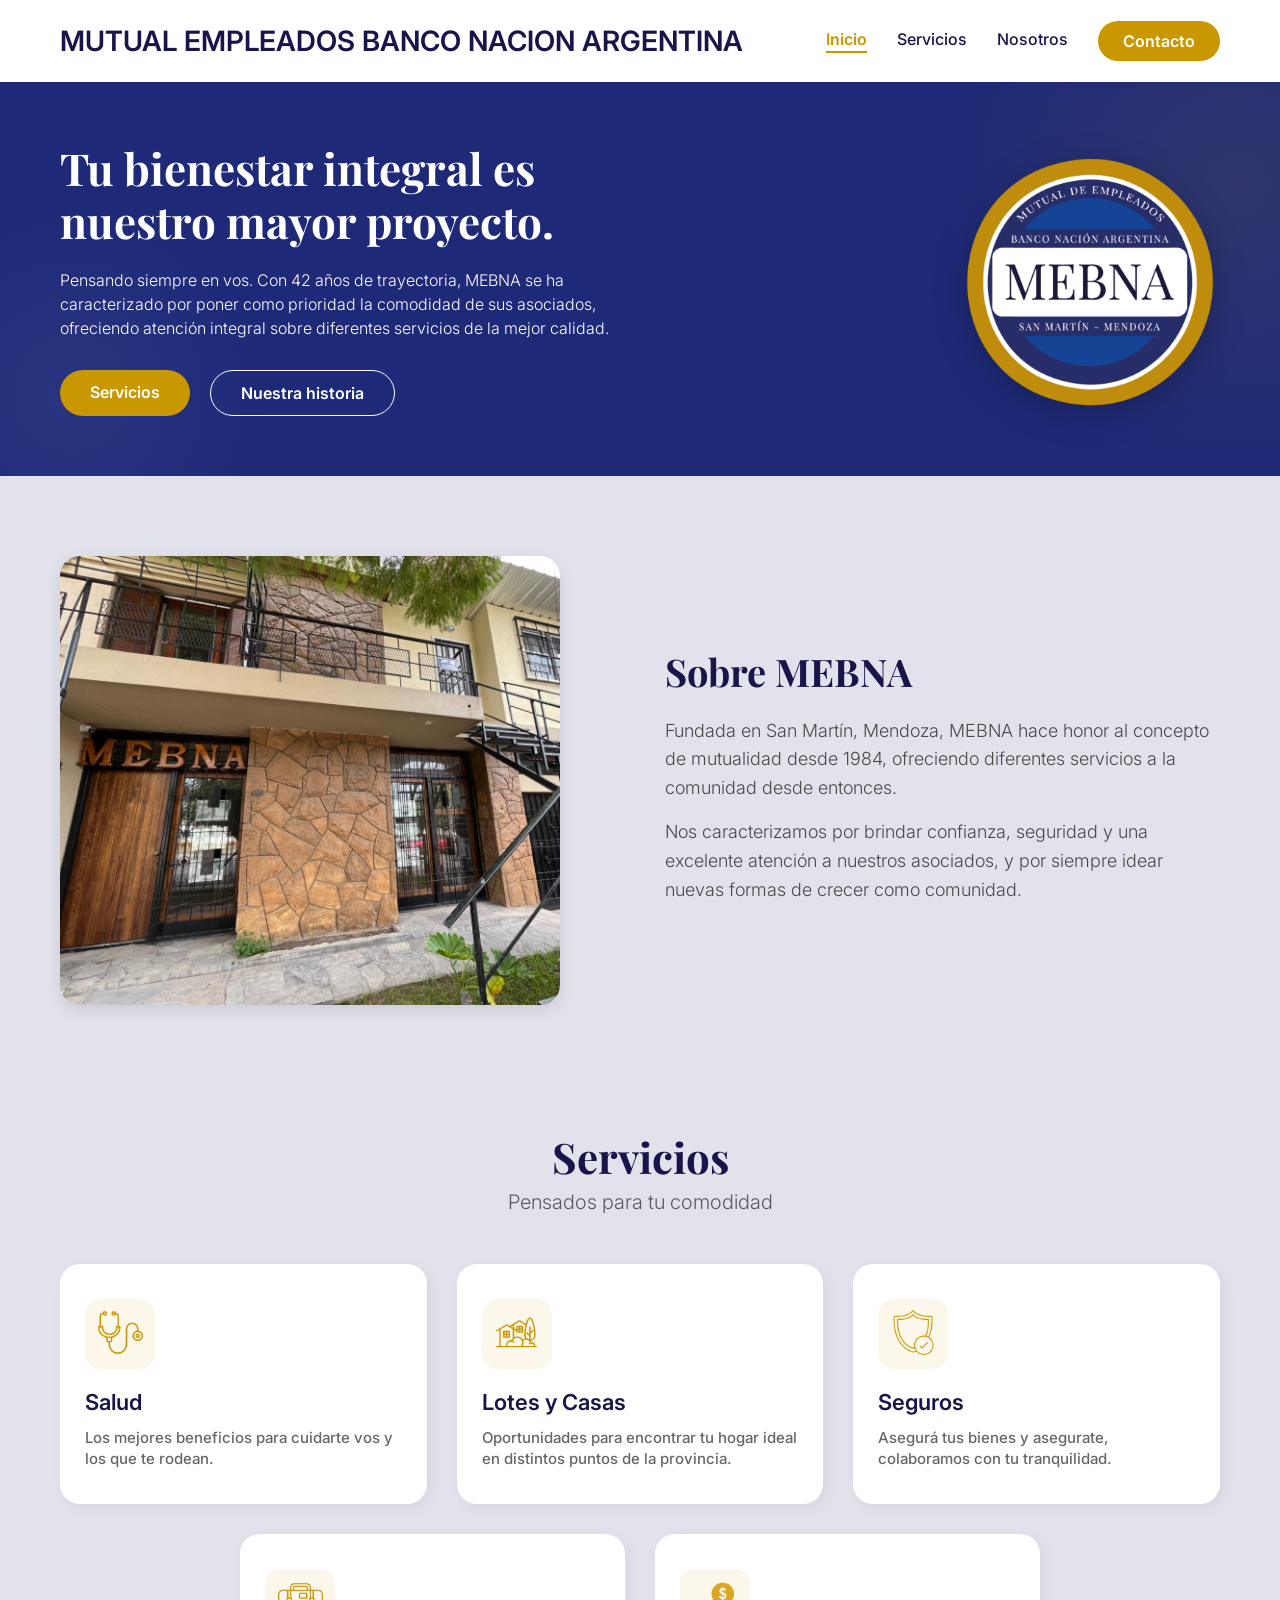
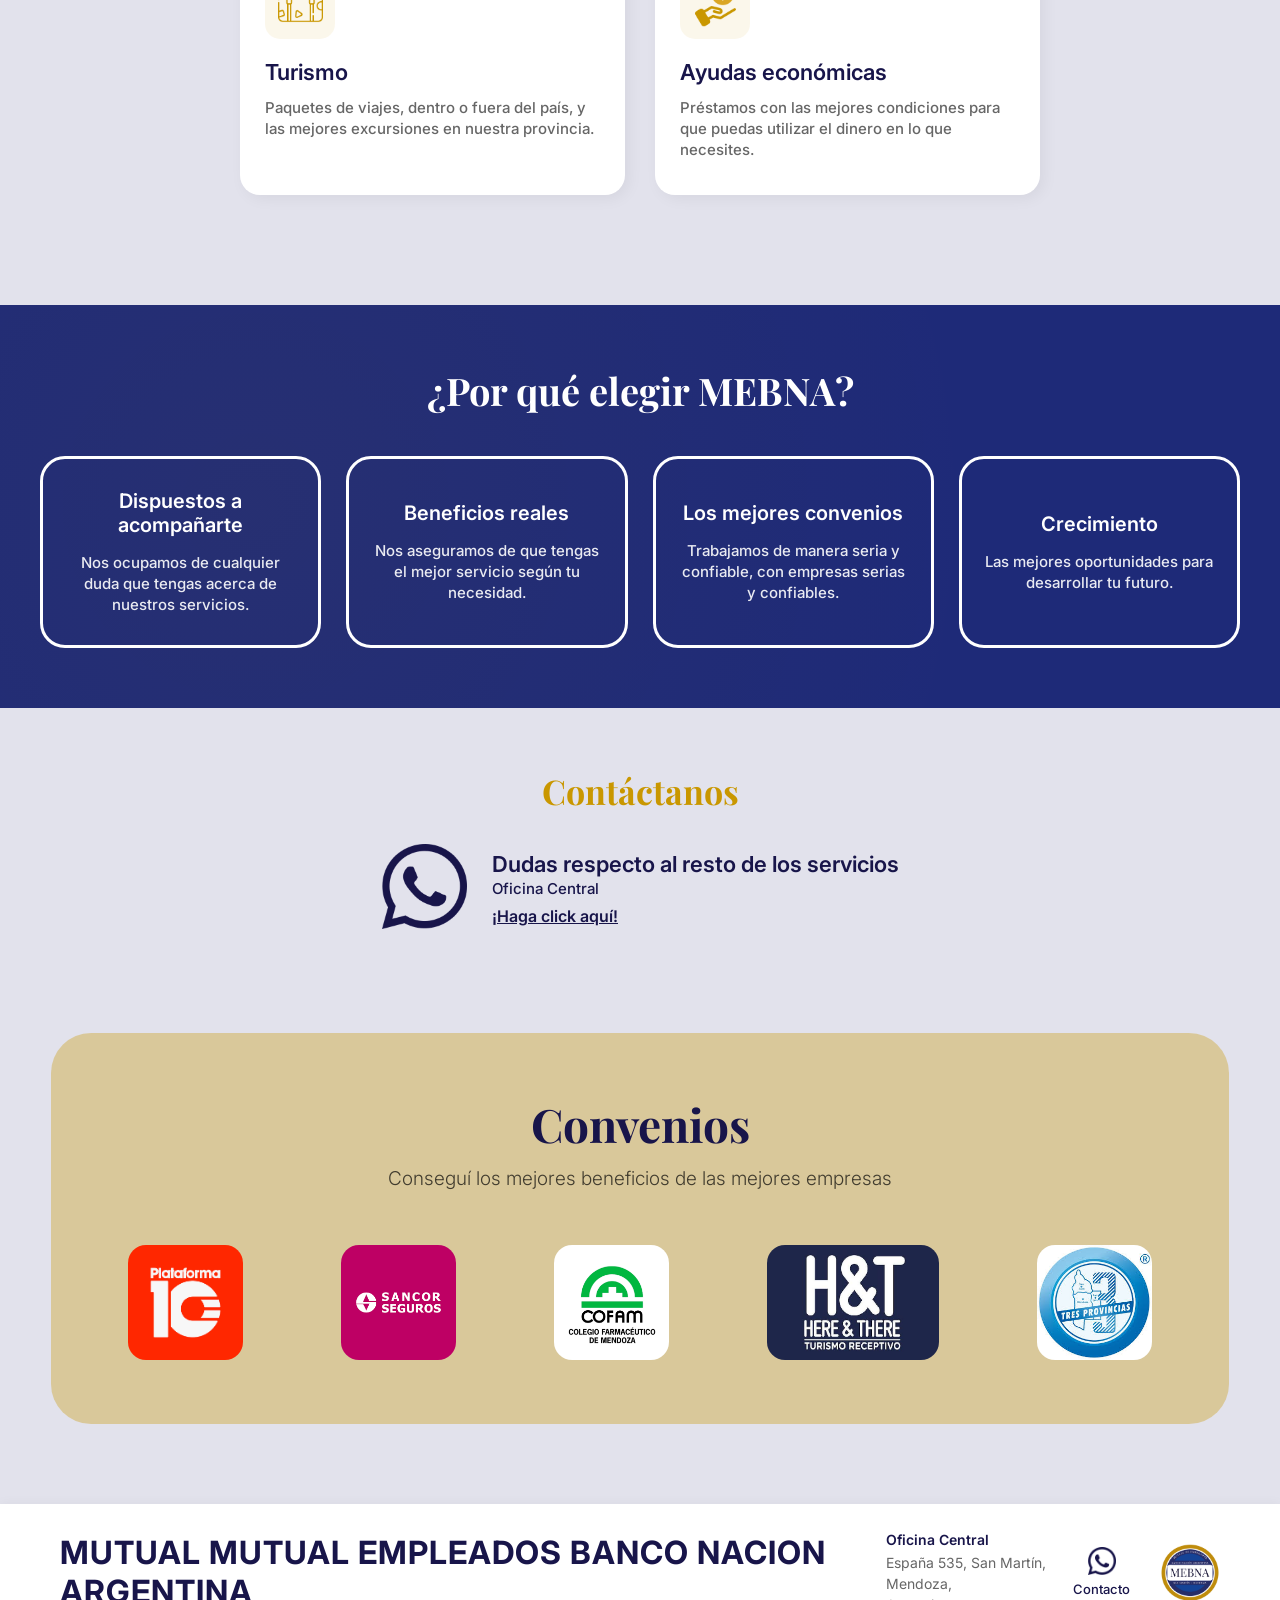
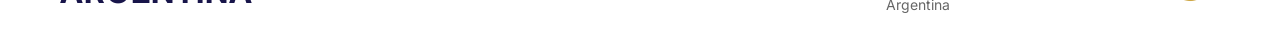
==== index.html @ accd7df4 "Update index.html" ====
<!DOCTYPE html>
<html lang="es">
<head>
    <meta charset="UTF-8">
    <meta name="viewport" content="width=device-width, initial-scale=1.0">
    <title>MEBNA - Inicio</title>
    <link rel="stylesheet" href="index.css">
</head>
<body>

    <header class="site-header">
        <div class="header-container">
            <div class="logo">MUTUAL EMPLEADOS BANCO NACION ARGENTINA</div>
            
            <nav class="nav-menu">
                <a href="index.html" class="nav-link active">Inicio</a>
                <div class="dropdown">
    <a href="Servicios.html" class="nav-link">
        Servicios
    </a>

    <div class="dropdown-menu">
        <a href="Seguros.html">Seguros</a>
        <a href="S-Barrios.html">Loteos</a>
        <a href="Salud.html">Salud</a>
        <a href="Viajes.html">Viajes</a>
    </div>
</div>
                <a href="Nosotros.html" class="nav-link">Nosotros</a>
                <a href="Contacto.html" class="btn-contact">Contacto</a>
            </nav>
        </div>
    </header>

    <section class="hero-section">
        <div class="hero-container">
            <div class="hero-text">
                <h1>Tu bienestar integral es nuestro mayor proyecto.</h1>
                <p>Pensando siempre en vos. Con 42 años de trayectoria, MEBNA se ha caracterizado por poner como prioridad la comodidad de sus asociados, ofreciendo atención integral sobre diferentes servicios de la mejor calidad.</p>
                <div class="hero-buttons">
                    <a href="Servicios.html" class="btn-yellow">Servicios</a>
                    <a href="#" class="btn-outline">Nuestra historia</a>
                </div>
            </div>
            <div class="hero-logo-mebna">
                <img src="imagenes/LogoMEBNA.png" alt="Logo Sello MEBNA" class="hero-badge-img">
            </div>
        </div>
    </section>

    <section class="about-section">
        <div class="about-container">
            <div class="about-image-box">
                <img src="imagenes/Inicio/Ini-FrenteMEBNA.jpeg" alt="Frente de MEBNA" class="about-img">
            </div>
            <div class="about-text-box">
                <h2>Sobre MEBNA</h2>
                <p>Fundada en San Martín, Mendoza, MEBNA hace honor al concepto de mutualidad desde 1984, ofreciendo diferentes servicios a la comunidad desde entonces.</p>
                <p>Nos caracterizamos por brindar confianza, seguridad y una excelente atención a nuestros asociados, y por siempre idear nuevas formas de crecer como comunidad.</p>
            </div>
        </div>
    </section>

    <section class="services-section">
        <div class="section-title-box">
            <h2>Servicios</h2>
            <p class="subtitle">Pensados para tu comodidad</p>
        </div>
        
        <div class="services-grid top-grid">
            <div class="service-card">
                <div class="icon-container">
                    <a href="Salud.html"><img src="imagenes/Inicio/Ini- ICsalud.png" alt="Icono Salud" class="card-icon"></a>
                </div>
                <a href="Salud.html"><h3>Salud</h3></a>
                <p>Los mejores beneficios para cuidarte vos y los que te rodean.</p>
            </div>
            <div class="service-card">
                <div class="icon-container">
                    <a href="Servicios.html"><img src="imagenes/Inicio/Ini- ICbarrio.png" alt="Icono Lotes y Casas" class="card-icon"></a>
                </div>
                <a href="Servicios.html"><h3>Lotes y Casas</h3></a>
                <p>Oportunidades para encontrar tu hogar ideal en distintos puntos de la provincia.</p>
            </div>
            <div class="service-card">
                <div class="icon-container">
                    <a href="Seguros.html"><img src="imagenes/Inicio/Ini- ICseguro.png" alt="Icono Seguros" class="card-icon"></a>
                </div>
                <a href="Seguros.html"><h3>Seguros</h3></a>
                <p>Asegurá tus bienes y asegurate, colaboramos con tu tranquilidad.</p>
            </div>
        </div>

        <div class="services-grid bottom-grid">
            <div class="service-card">
                <div class="icon-container">
                    <a href="Viajes.html"><img src="imagenes/Inicio/Ini-ICviaje.png" alt="Icono Turismo" class="card-icon"></a>
                </div>
                <a href="Viajes.html"><h3>Turismo</h3></a>
                <p>Paquetes de viajes, dentro o fuera del país, y las mejores excursiones en nuestra provincia.</p>
            </div>
            <div class="service-card">
                <div class="icon-container">
                    <img src="imagenes/Inicio/Inic-ICayuda.png" alt="Icono Ayudas Económicas" class="card-icon">
                </div>
                <h3>Ayudas económicas</h3>
                <p>Préstamos con las mejores condiciones para que puedas utilizar el dinero en lo que necesites.</p>
            </div>
        </div>
    </section>

    <section class="why-choose-section">
        <h2>¿Por qué elegir MEBNA?</h2>
        <div class="why-grid">
            <div class="why-card">
                <h3>Dispuestos a acompañarte</h3>
                <p>Nos ocupamos de cualquier duda que tengas acerca de nuestros servicios.</p>
            </div>
            <div class="why-card">
                <h3>Beneficios reales</h3>
                <p>Nos aseguramos de que tengas el mejor servicio según tu necesidad.</p>
            </div>
            <div class="why-card">
                <h3>Los mejores convenios</h3>
                <p>Trabajamos de manera seria y confiable, con empresas serias y confiables.</p>
            </div>
            <div class="why-card">
                <h3>Crecimiento</h3>
                <p>Las mejores oportunidades para desarrollar tu futuro.</p>
            </div>
        </div>
    </section>

    <section class="contact-section">
        <h2>Contáctanos</h2>
        <div class="contact-box">
            <div class="whatsapp-icon-wrapper">
                <img src="imagenes/IcoWps.png" alt="WhatsApp" class="wp-icon">
            </div>
            <div class="contact-text">
                <h3>Dudas respecto al resto de los servicios</h3>
                <p class="office-label">Oficina Central</p>
                <a href="https://wa.me/qr/OD4SC45O3FZXO1" class="wp-link">¡Haga click aquí!</a>
            </div>
        </div>
    </section>

<section class="agreements-section">
        <div class="agreements-container">
            <h2>Convenios</h2>
            <p class="agreements-subtitle">Conseguí los mejores beneficios de las mejores empresas</p>
            <div class="brands-grid">
                <div class="brand-item"><img src="imagenes/Inicio/plataforma10.png" alt="Plataforma 10"></div>
                <div class="brand-item"><img src="imagenes/Inicio/sancorInicio.png" alt="Sancor Seguros"></div>
                <div class="brand-item"><img src="imagenes/Inicio/Ini-cofam.png" alt="COFAM"></div>
                <div class="brand-item"><img src="imagenes/Inicio/HyTInicio.jfif" alt="Here & There"></div>
                <div class="brand-item"><img src="imagenes/Inicio/tresprovincias.jfif" alt="Tres Provincias"></div>
            </div>
        </div>
    </section>

    
    <footer class="site-footer">
        <div class="footer-container">
            
            <div class="footer-left">
                <span class="footer-brand">MUTUAL MUTUAL EMPLEADOS BANCO NACION ARGENTINA</span>
                <div class="footer-address">
                    <strong>Oficina Central</strong>
                    España 535, San Martín, Mendoza,<br>
                    Argentina
                </div>
            </div>

            <div class="footer-right">
                <a href="https://wa.me/qr/OD4SC45O3FZXO1" class="footer-contact-link">
                    <img src="imagenes/IcoWps.png" alt="WhatsApp" class="footer-wp-icon">
                    <span>Contacto</span>
                </a>
                
                <img src="imagenes/LogoMEBNA.png" alt="Sello MEBNA" class="footer-logo">
            </div>

        </div>
    </footer>

</body>
</html>
---- index.css ----
@import url('https://fonts.googleapis.com/css2?family=Inter:wght@300;500;600&family=Playfair+Display:wght@600;700&display=swap');

* {
    box-sizing: border-box;
    margin: 0;
    padding: 0;
}

html {
    scroll-behavior: smooth;
}

body {
    font-family: 'Inter', sans-serif;
    background-color: #e2e2ec;
    color: #18154a;
    display: flex;
    flex-direction: column;
    align-items: center;
    overflow-x: hidden;
    width: 100%;
}

h1, h2 {
    font-family: 'Playfair Display', serif;
}

a {
    text-decoration: none;
    color: inherit;
}
/*=========================
    MENÚ DESPLEGABLE
=========================*/
.dropdown{
    position: relative;
    display: inline-block;
}

.dropdown-menu{
    position:absolute;
    top:100%;
    left:50%;
    transform:translateX(-50%);
    margin-top:15px;

    min-width:190px;

    background:#fff;
    border-radius:12px;

    box-shadow:0 10px 30px rgba(0,0,0,.15);

    overflow:hidden;

    opacity:0;
    visibility:hidden;

    transition:.25s;
    z-index:999;
}

.dropdown:hover .dropdown-menu{
    opacity:1;
    visibility:visible;
    margin-top:8px;
}

.dropdown-menu a{
    display:block;
    padding:14px 20px;
    color:#1e2a78;
    text-decoration:none;
    font-weight:500;
    transition:.2s;
}

.dropdown-menu a:hover{
    background:#a9cef0;
    color:#fff;
}

.nav-menu a:not(.btn-contact) {
    font-size: 16px;
    font-weight: 500;
    color: #18154a;
    position: relative;
    transition: color 0.3s ease;
    padding-bottom: 4px; 
}

/* La línea dorada inferior que se desliza */
.nav-menu a:not(.btn-contact)::after {
    content: '';
    position: absolute;
    bottom: 0;
    left: 0;
    width: 0;
    height: 2px;
    background-color: #c99700;
    transition: width 0.3s ease;
}

.nav-menu a:not(.btn-contact):hover::after,
.nav-menu a.active::after {
    width: 100%;
}

.nav-menu a.active {
    color: #c99700;
    font-weight: 600;
}

/* ============================================================
   ANIMACIONES GLOBALES
   ============================================================ */
@keyframes fadeInUp {
    from {
        opacity: 0;
        transform: translateY(40px);
    }
    to {
        opacity: 1;
        transform: translateY(0);
    }
}

@keyframes fadeInLeft {
    from {
        opacity: 0;
        transform: translateX(-60px);
    }
    to {
        opacity: 1;
        transform: translateX(0);
    }
}

@keyframes fadeInRight {
    from {
        opacity: 0;
        transform: translateX(60px);
    }
    to {
        opacity: 1;
        transform: translateX(0);
    }
}

@keyframes scaleIn {
    from {
        opacity: 0;
        transform: scale(0.8);
    }
    to {
        opacity: 1;
        transform: scale(1);
    }
}

@keyframes float {
    0%, 100% {
        transform: translateY(0px);
    }
    50% {
        transform: translateY(-10px);
    }
}

@keyframes pulse {
    0%, 100% {
        transform: scale(1);
    }
    50% {
        transform: scale(1.05);
    }
}

@keyframes shimmer {
    0% {
        background-position: -200% center;
    }
    100% {
        background-position: 200% center;
    }
}

@keyframes slideInDown {
    from {
        opacity: 0;
        transform: translateY(-60px);
    }
    to {
        opacity: 1;
        transform: translateY(0);
    }
}

/* Clases de animación para elementos */
.animate-on-scroll {
    opacity: 0;
    transform: translateY(40px);
    transition: all 0.8s cubic-bezier(0.4, 0, 0.2, 1);
}

.animate-on-scroll.visible {
    opacity: 1;
    transform: translateY(0);
}

.animate-delay-1 {
    transition-delay: 0.1s;
}
.animate-delay-2 {
    transition-delay: 0.2s;
}
.animate-delay-3 {
    transition-delay: 0.3s;
}
.animate-delay-4 {
    transition-delay: 0.4s;
}
.animate-delay-5 {
    transition-delay: 0.5s;
}

/* ============================================================
   1. Header / Navbar
   ============================================================ */
.site-header {
    width: 100%;
    background-color: #ffffff;
    height: 82px;
    display: flex;
    justify-content: center;
    align-items: center;
    box-shadow: 0 2px 5px rgba(0,0,0,0.05);
    position: sticky;
    top: 0;
    z-index: 1000;
    animation: slideInDown 0.8s ease forwards;
}

.header-container {
    width: 100%;
    max-width: 1200px;
    display: flex;
    justify-content: space-between;
    align-items: center;
    padding: 0 20px;
}

.logo {
    font-size: 28px;
    font-weight: 600;
    color: #18154a;
    transition: transform 0.3s ease;
}

.logo:hover {
    transform: scale(1.05);
}

.nav-menu {
    display: flex;
    align-items: center;
    gap: 30px;
    /* Añade estas 3 líneas: */
    margin: 0;
    padding: 0;
    list-style: none;
}

.nav-link {
    font-size: 16px;
    font-weight: 500;
    color: #18154a;
    position: relative;
    transition: color 0.3s ease;
    text-decoration: none; /* Asegura que no haya subrayado nativo */
    /* Añade estas líneas: */
    display: inline-flex;
    align-items: center;
}

.nav-link::after {
    content: '';
    position: absolute;
    bottom: -2px;
    left: 0;
    width: 0;
    height: 2px;
    background-color: #c99700;
    transition: width 0.3s ease;
}

.nav-link:hover::after {
    width: 100%;
}


.nav-link.active::after {
    width: 100%;
}
.nav-menu li {
    display: flex;
    align-items: center;
}

.btn-contact {
    background-color: #c99700;
    color: white;
    padding: 10px 25px;
    border-radius: 50px;
    font-weight: 600;
    font-size: 16px;
    transition: all 0.3s cubic-bezier(0.4, 0, 0.2, 1);
    position: relative;
    overflow: hidden;
}

.btn-contact::before {
    content: '';
    position: absolute;
    top: 0;
    left: -100%;
    width: 100%;
    height: 100%;
    background: linear-gradient(90deg, transparent, rgba(255,255,255,0.2), transparent);
    transition: left 0.5s ease;
}

.btn-contact:hover {
    background-color: #aa7f00;
    transform: translateY(-2px);
    box-shadow: 0 6px 20px rgba(201, 151, 0, 0.3);
}

.btn-contact:hover::before {
    left: 100%;
}

/* ============================================================
   2. Hero Section
   ============================================================ */
.hero-section {
    width: 100%;
    background-color: #1e2a78;
    color: white;
    padding: 60px 0;
    display: flex;
    justify-content: center;
    position: relative;
    overflow: hidden;
}

.hero-section::before {
    content: '';
    position: absolute;
    top: -50%;
    right: -20%;
    width: 600px;
    height: 600px;
    background: radial-gradient(circle, rgba(201,151,0,0.1) 0%, transparent 70%);
    border-radius: 50%;
    animation: float 8s ease-in-out infinite;
}

.hero-section::after {
    content: '';
    position: absolute;
    bottom: -30%;
    left: -10%;
    width: 400px;
    height: 400px;
    background: radial-gradient(circle, rgba(255,255,255,0.05) 0%, transparent 70%);
    border-radius: 50%;
    animation: float 10s ease-in-out infinite reverse;
}

.hero-container {
    width: 100%;
    max-width: 1200px;
    display: flex;
    justify-content: space-between;
    align-items: center;
    padding: 0 20px;
    gap: 40px;
    position: relative;
    z-index: 1;
}

.hero-text {
    flex: 1;
    max-width: 600px;
    animation: fadeInLeft 1s ease forwards;
}

.hero-text h1 {
    font-size: 44px;
    font-weight: 700;
    line-height: 1.2;
    margin-bottom: 20px;
    animation: fadeInUp 0.8s ease 0.2s both;
}

.hero-text p {
    font-size: 16px;
    font-weight: 300;
    line-height: 1.5;
    margin-bottom: 30px;
    opacity: 0.9;
    animation: fadeInUp 0.8s ease 0.4s both;
}

.hero-buttons {
    display: flex;
    gap: 20px;
    animation: fadeInUp 0.8s ease 0.6s both;
}

.btn-yellow {
    background-color: #c99700;
    color: white;
    padding: 12px 30px;
    border-radius: 50px;
    font-weight: 600;
    transition: all 0.3s cubic-bezier(0.4, 0, 0.2, 1);
    position: relative;
    overflow: hidden;
}

.btn-yellow::before {
    content: '';
    position: absolute;
    top: 0;
    left: -100%;
    width: 100%;
    height: 100%;
    background: linear-gradient(90deg, transparent, rgba(255,255,255,0.2), transparent);
    transition: left 0.5s ease;
}

.btn-yellow:hover {
    transform: translateY(-3px);
    box-shadow: 0 8px 25px rgba(201, 151, 0, 0.4);
}

.btn-yellow:hover::before {
    left: 100%;
}

.btn-outline {
    border: 1px solid white;
    color: white;
    padding: 12px 30px;
    border-radius: 50px;
    font-weight: 600;
    transition: all 0.3s cubic-bezier(0.4, 0, 0.2, 1);
}

.btn-outline:hover {
    background-color: rgba(255, 255, 255, 0.1);
    transform: translateY(-3px);
    box-shadow: 0 8px 25px rgba(255, 255, 255, 0.2);
}

.hero-logo-mebna {
    flex: 1;
    display: flex;
    justify-content: flex-end;
    align-items: center;
    animation: fadeInRight 1s ease forwards;
}

.hero-badge-img {
    width: 100%;
    max-width: 260px;
    height: auto;
    object-fit: contain;
    filter: drop-shadow(0px 8px 16px rgba(0, 0, 0, 0.25));
    animation: float 6s ease-in-out infinite;
}

/* ============================================================
   3. Sobre MEBNA
   ============================================================ */
.about-section {
    width: 100%;
    padding: 80px 0;
    display: flex;
    justify-content: center;
}

.about-container {
    width: 100%;
    max-width: 1200px;
    display: flex;
    align-items: center;
    gap: 50px;
    padding: 0 20px;
}

.about-image-box {
    flex: 1;
    animation: fadeInLeft 1s ease both;
}

.about-img {
    width: 100%;
    max-width: 500px;
    height: auto;
    border-radius: 20px;
    object-fit: cover;
    box-shadow: 0px 5px 15px rgba(0,0,0,0.1);
    transition: all 0.5s cubic-bezier(0.4, 0, 0.2, 1);
}



.about-text-box {
    flex: 1;
    animation: fadeInRight 1s ease 0.2s both;
}

.about-text-box h2 {
    font-size: 38px;
    color: #18154a;
    margin-bottom: 20px;
    animation: fadeInUp 0.8s ease 0.3s both;
}

.about-text-box p {
    font-size: 18px;
    line-height: 1.6;
    color: #4c4848;
    margin-bottom: 15px;
    font-weight: 300;
    animation: fadeInUp 0.8s ease 0.5s both;
}

.about-text-box p:nth-child(3) {
    animation-delay: 0.6s;
}
.about-text-box p:nth-child(4) {
    animation-delay: 0.7s;
}

/* ============================================================
   4. Servicios
   ============================================================ */
.services-section {
    width: 100%;
    max-width: 1200px;
    padding: 40px 20px 80px 20px;
    display: flex;
    flex-direction: column;
    align-items: center;
}

.section-title-box {
    text-align: center;
    margin-bottom: 50px;
}

.section-title-box h2 {
    font-size: 42px;
    color: #18154a;
    animation: fadeInUp 0.8s ease both;
}

.section-title-box .subtitle {
    font-size: 20px;
    color: rgba(0, 0, 0, 0.6);
    font-weight: 300;
    margin-top: 5px;
    animation: fadeInUp 0.8s ease 0.2s both;
}

.services-grid {
    display: flex;
    justify-content: center;
    gap: 30px;
    width: 100%;
    margin-bottom: 30px;
}

.bottom-grid {
    max-width: 800px;
}

.service-card {
    background-color: #ffffff;
    flex: 1;
    min-width: 260px;
    padding: 35px 25px;
    border-radius: 20px;
    box-shadow: 4px 4px 15px rgba(0, 0, 0, 0.05);
    display: flex;
    flex-direction: column;
    align-items: flex-start;
    transition: all 0.4s cubic-bezier(0.4, 0, 0.2, 1);
    cursor: default;
    opacity: 0;
    transform: translateY(40px);
    animation: fadeInUp 0.8s ease forwards;
}

.service-card:nth-child(1) { animation-delay: 0.1s; }
.service-card:nth-child(2) { animation-delay: 0.2s; }
.service-card:nth-child(3) { animation-delay: 0.3s; }
.service-card:nth-child(4) { animation-delay: 0.4s; }

.service-card:hover {
    transform: translateY(-10px) scale(1.02);
    box-shadow: 0px 20px 50px rgba(0, 0, 0, 0.12);
}

.icon-container {
    width: 70px;
    height: 70px;
    border-radius: 15px;
    background-color: rgba(201, 151, 0, 0.08);
    display: flex;
    justify-content: center;
    align-items: center;
    margin-bottom: 20px;
    transition: all 0.3s cubic-bezier(0.4, 0, 0.2, 1);
}

.service-card:hover .icon-container {
    background-color: rgba(201, 151, 0, 0.15);
}

.card-icon {
    width: 45px;
    height: 45px;
    object-fit: contain;
    transition: transform 0.3s ease;
}

.service-card:hover .card-icon {
    transform: scale(1.1);
}

.service-card h3 {
    font-size: 22px;
    font-weight: 600;
    color: #18154a;
    margin-bottom: 12px;
    transition: color 0.3s ease;
}

.service-card:hover h3 {
    color: #c99700;
}

.service-card p {
    font-size: 15px;
    color: rgba(0, 0, 0, 0.6);
    line-height: 1.4;
    font-weight: 500;
}

/* ============================================================
   5. ¿Por qué elegir MEBNA?
   ============================================================ */
.why-choose-section {
    width: 100%;
    background-color: #1e2a78;
    color: white;
    padding: 60px 20px;
    display: flex;
    flex-direction: column;
    align-items: center;
    position: relative;
    overflow: hidden;
}

.why-choose-section::before {
    content: '';
    position: absolute;
    top: 0;
    left: 0;
    right: 0;
    bottom: 0;
    background: radial-gradient(circle at 20% 50%, rgba(201,151,0,0.05) 0%, transparent 70%);
    pointer-events: none;
}

.why-choose-section h2 {
    font-size: 38px;
    margin-bottom: 40px;
    text-align: center;
    animation: fadeInUp 0.8s ease both;
    position: relative;
    z-index: 1;
}

.why-grid {
    width: 100%;
    max-width: 1200px;
    display: grid;
    grid-template-columns: repeat(auto-fit, minmax(250px, 1fr));
    gap: 25px;
    position: relative;
    z-index: 1;
}

.why-card {
    border: 3px solid #ffffff;
    border-radius: 25px;
    padding: 30px 20px;
    text-align: center;
    display: flex;
    flex-direction: column;
    justify-content: center;
    transition: all 0.4s cubic-bezier(0.4, 0, 0.2, 1);
    opacity: 0;
    transform: translateY(40px);
    animation: fadeInUp 0.8s ease forwards;
}

.why-card:nth-child(1) { animation-delay: 0.1s; }
.why-card:nth-child(2) { animation-delay: 0.2s; }
.why-card:nth-child(3) { animation-delay: 0.3s; }
.why-card:nth-child(4) { animation-delay: 0.4s; }

.why-card:hover {
    transform: translateY(-8px) scale(1.02);
    border-color: #c99700;
    box-shadow: 0px 15px 40px rgba(0, 0, 0, 0.3);
    background-color: rgba(201, 151, 0, 0.05);
}

.why-card h3 {
    font-size: 20px;
    font-weight: 600;
    margin-bottom: 15px;
    transition: color 0.3s ease;
}

.why-card:hover h3 {
    color: #c99700;
}

.why-card p {
    font-size: 15px;
    font-weight: 500;
    line-height: 1.4;
    opacity: 0.9;
}

/* ============================================================
   6. Contacto
   ============================================================ */
.contact-section {
    width: 100%;
    max-width: 1200px;
    padding: 60px 20px;
    display: flex;
    flex-direction: column;
    align-items: center;
}

.contact-section h2 {
    font-size: 34px;
    color: #c99700;
    margin-bottom: 30px;
    animation: fadeInUp 0.8s ease both;
}

.contact-box {
    display: flex;
    align-items: center;
    gap: 25px;
    animation: scaleIn 0.8s ease 0.2s both;
}

.wp-icon {
    width: 85px;
    height: 85px;
    object-fit: contain;
    transition: all 0.4s cubic-bezier(0.4, 0, 0.2, 1);
}

.wp-icon:hover {
    filter: drop-shadow(0px 8px 20px rgba(37, 211, 102, 0.3));
}

.contact-text h3 {
    font-size: 22px;
    color: #18154a;
    font-weight: 600;
}

.office-label {
    font-size: 15px;
    color: #18154a;
    font-weight: 500;
    margin: 2px 0 8px 0;
}

.wp-link {
    font-size: 16px;
    color: #18154a;
    font-weight: 600;
    text-decoration: underline;
    transition: all 0.3s ease;
    position: relative;
}

.wp-link::before {
    content: '';
    position: absolute;
    bottom: 0;
    left: 0;
    width: 0;
    height: 2px;
    background-color: #c99700;
    transition: width 0.3s ease;
}

.wp-link:hover {
    color: #c99700;
}

.wp-link:hover::before {
    width: 100%;
}

/* ============================================================
   6. SECCIÓN CONVENIOS (Ahora como sección normal)
   ============================================================ */
.agreements-section {
    width: 100%;
    padding: 40px 0 80px 0;
    display: flex;
    justify-content: center;
}

.agreements-container {
    width: 92%;
    max-width: 1450px;
    background-color: rgba(201, 151, 0, 0.35); 
    border-radius: 40px;
    padding: 60px 40px;
    text-align: center;
}

.agreements-container h2 {
    font-size: 46px;
    color: #18154a;
    margin-bottom: 12px;
}

.agreements-subtitle {
    font-family: 'Inter', sans-serif;
    font-size: 19px;
    color: rgba(0, 0, 0, 0.7);
    margin-bottom: 55px;
    font-weight: 300;
}

.brands-grid {
    display: flex;
    justify-content: space-around;
    align-items: center;
    flex-wrap: wrap;
    gap: 25px;
}

.brand-item img {
    height: 115px;
    width: auto;
    object-fit: contain;
    border-radius: 18px; 
    transition: transform 0.2s ease;
}

.blend-brand {
    mix-blend-mode: multiply;
    border-radius: 50% !important; 
}

.brand-item img:hover {
    transform: scale(1.05);
}

/* ============================================================
   7. FOOTER / PIE DE PÁGINA REAL
   ============================================================ */
.site-footer {
    width: 100%;
    background-color: #ffffff;
    padding: 25px 0;
    box-shadow: 0 -2px 10px rgba(0,0,0,0.03); /* Sombra muy suave en el borde superior */
    margin-top: auto; /* Si el contenido es corto, empuja el footer al fondo */
}

.footer-container {
    width: 100%;
    max-width: 1200px;
    margin: 0 auto;
    padding: 0 20px;
    display: flex;
    justify-content: space-between;
    align-items: center;
}

/* --- Lado Izquierdo --- */
.footer-left {
    display: flex;
    align-items: center;
    gap: 40px;
}

.footer-brand {
    font-family: 'Inter', sans-serif;
    font-size: 32px;
    font-weight: 700;
    color: #18154a;
    letter-spacing: 1px;
}

.footer-address {
    font-family: 'Inter', sans-serif;
    font-size: 14px;
    color: #666; 
    line-height: 1.5;
}

.footer-address strong {
    color: #18154a;
    font-weight: 600;
    display: block;
    margin-bottom: 2px;
}

/* --- Lado Derecho --- */
.footer-right {
    display: flex;
    align-items: center;
    gap: 30px;
}

.footer-contact-link {
    display: flex;
    flex-direction: column;
    align-items: center;
    gap: 6px;
    color: #18154a;
    font-family: 'Inter', sans-serif;
    font-size: 13px;
    font-weight: 500;
    transition: all 0.3s ease;
}

.footer-contact-link:hover {
    transform: translateY(-3px);
    color: #c99700;
}

.footer-wp-icon {
    width: 28px;
    height: 28px;
    object-fit: contain;
}

.footer-logo {
    height: 60px;
    width: 60px;
    object-fit: contain;
}

/* ============================================================
   8. MEDIA QUERIES (RESPONSIVE DESIGN)
   ============================================================ */

/* ---------- Pantallas muy grandes (≥1440px) ---------- */
@media (min-width: 1440px) {
    .header-container,
    .hero-container,
    .about-container,
    .services-section,
    .contact-section,
    .footer-container {
        max-width: 1320px;
    }
}

/* ---------- Tablets y Laptops Pequeñas (≤992px) ---------- */
@media (max-width: 992px) {
    /* Header */
    .nav-menu {
        gap: 15px; /* Reducimos el espacio entre links */
    }

    /* Hero Section: Apilamos el texto y la imagen */
    .hero-container {
        flex-direction: column;
        text-align: center;
        padding-top: 20px;
    }
    .hero-buttons {
        justify-content: center;
    }
    .hero-logo-mebna {
        justify-content: center;
        margin-top: 30px;
    }

    /* About Section: Apilamos imagen y texto */
    .about-container {
        flex-direction: column;
        text-align: center;
    }
    .about-img {
        max-width: 80%;
    }

    /* Services: Permitimos que las tarjetas bajen de línea si no caben */
    .services-grid {
        flex-wrap: wrap; 
    }

    /* Footer: Apilamos las secciones */
    .footer-container {
        flex-direction: column;
        gap: 30px;
        text-align: center;
    }
    .footer-left, .footer-right {
        flex-direction: column;
        gap: 15px;
    }
}

@media (max-width: 768px) {
    /* Carrusel deslizable para Servicios y Razones */
    .services-grid, 
    .why-grid {
        flex-wrap: nowrap !important; /* Evita que bajen a la siguiente línea */
        overflow-x: auto; /* Habilita el desplazamiento horizontal */
        overflow-y: hidden;
        padding-bottom: 15px; /* Espacio para la barra de scroll */
        scroll-snap-type: x mandatory; /* Hace que el deslizamiento sea suave y encaje */
        -webkit-overflow-scrolling: touch;
        justify-content: flex-start;
    }

    .service-card, 
    .why-card {
        flex: 0 0 auto; /* Evita que las tarjetas se deformen */
        width: 260px; /* Mantienen un tamaño legible */
        scroll-snap-align: center; /* Centra la tarjeta al deslizar */
    }
}

/* ---------- Móviles Pequeños (≤480px) ---------- */
@media (max-width: 480px) {
    /* Navegación */
    .logo {
        font-size: 24px;
    }
    .nav-link {
        font-size: 14px;
    }
    .btn-contact {
        padding: 8px 20px;
        font-size: 14px;
    }

    /* Hero */
    .hero-text h1 {
        font-size: 28px;
    }
    .hero-badge-img {
        max-width: 200px;
    }

    /* About */
    .about-text-box h2 {
        font-size: 26px;
    }
    .about-text-box p {
        font-size: 15px;
    }
    .about-img {
        max-width: 100%; /* La imagen ocupa todo el ancho disponible */
    }

    /* Secciones Generales */
    .section-title-box h2 {
        font-size: 28px;
    }
    .service-card {
        padding: 25px 18px;
        min-width: 100%; /* Fuerza a las tarjetas a ocupar todo el ancho */
    }
    .why-card {
        padding: 22px 15px;
    }

    /* Contacto */
    .contact-section h2 {
        font-size: 24px;
        text-align: center;
    }
    .contact-box {
        flex-direction: column;
        text-align: center;
        gap: 15px;
    }
    .wp-icon {
        width: 65px;
        height: 65px;
    }

    /* Convenios y Footer */
    .agreements-container h2 {
        font-size: 26px;
    }
    .brand-item img {
        height: 60px;
    }
    .footer-brand {
        font-size: 26px;
    }
}
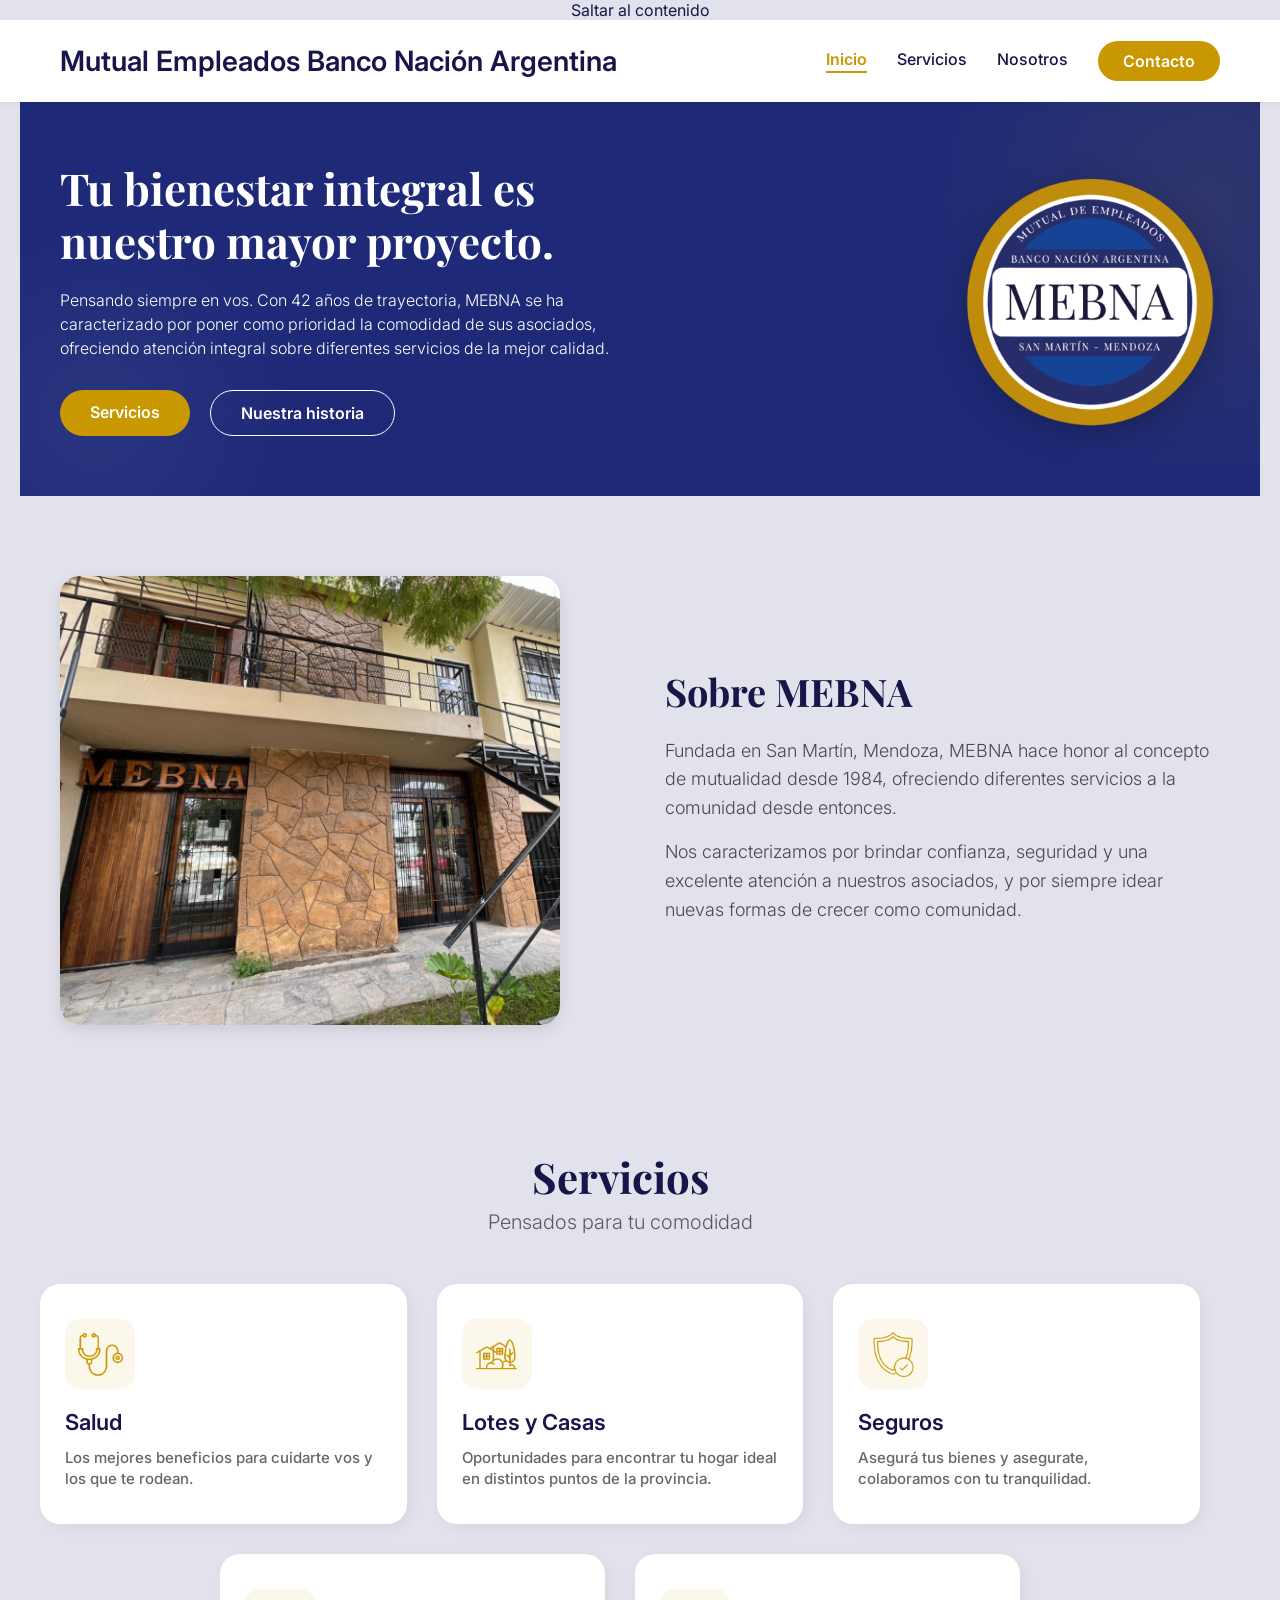
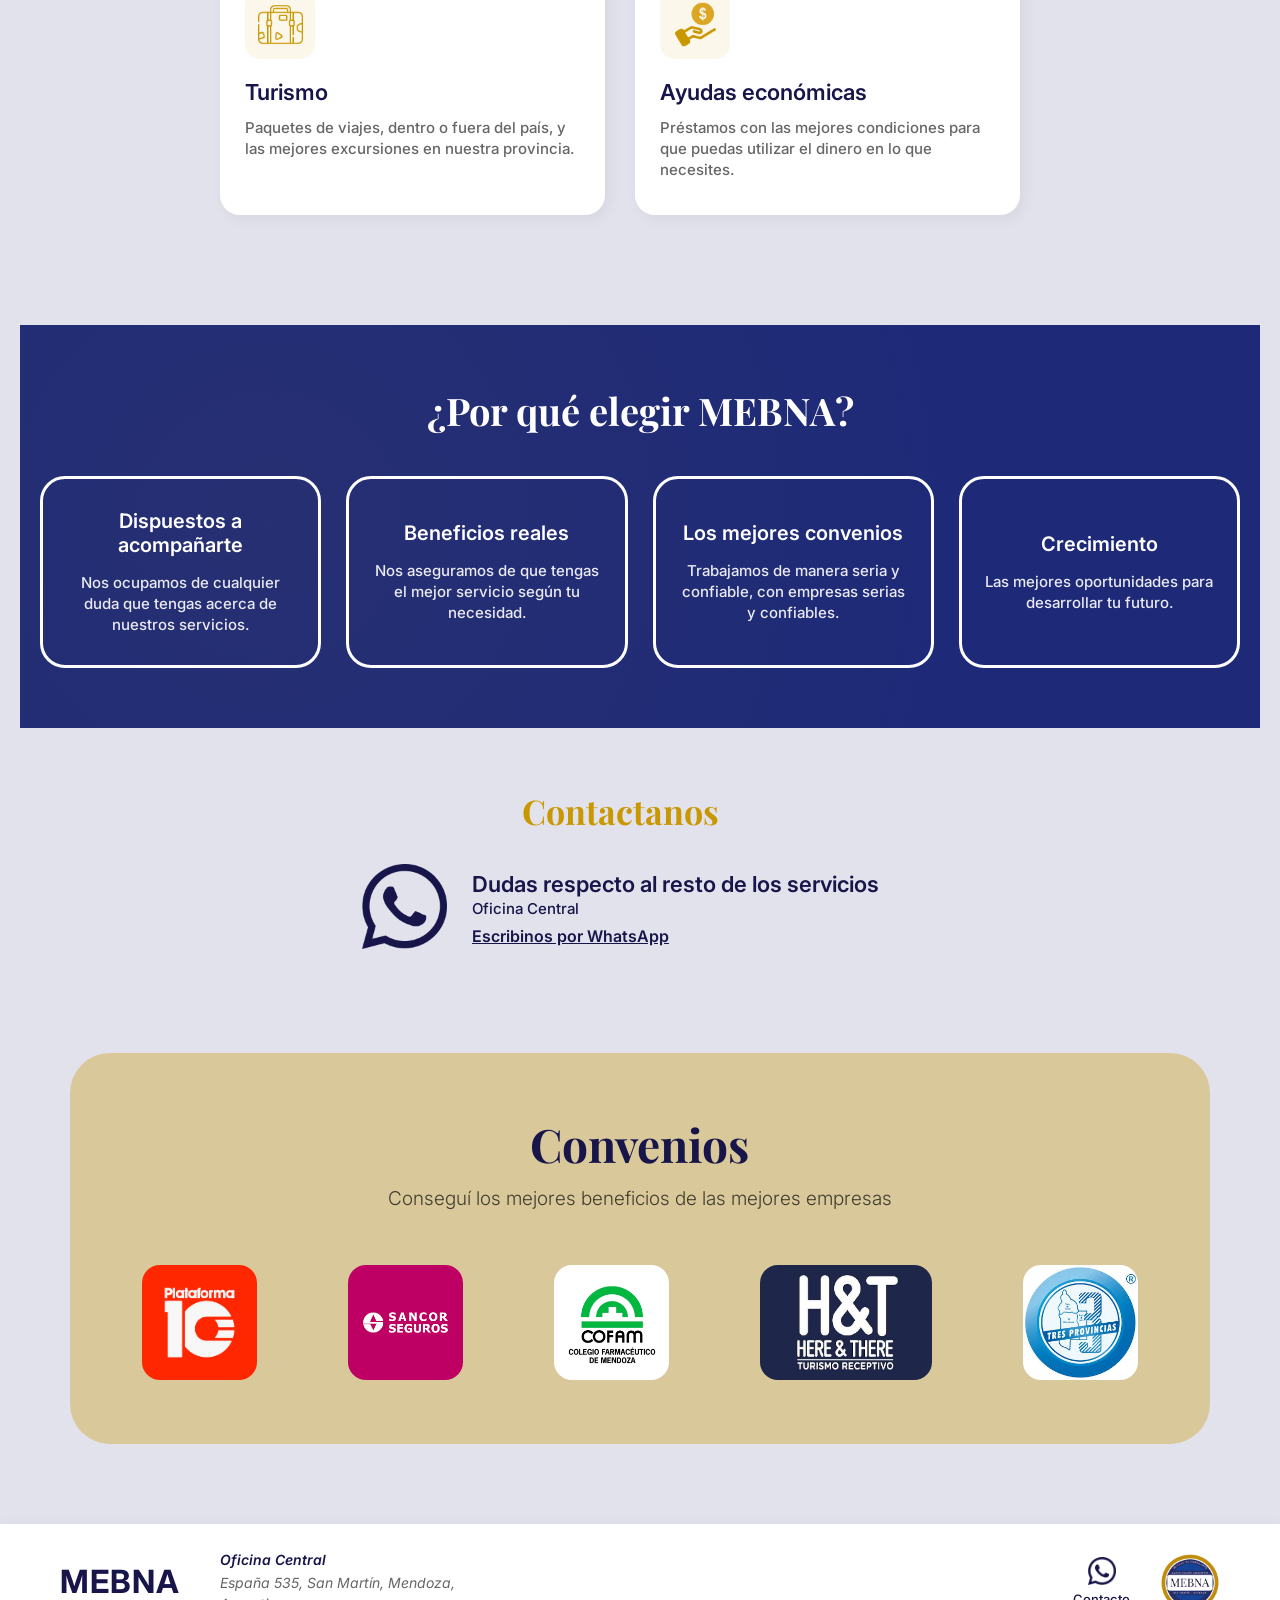
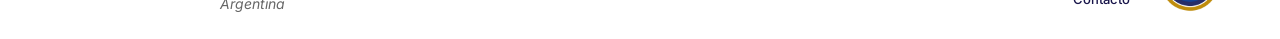
==== commit f8f0b68a: "Update index.html" ====
--- a/index.html
+++ b/index.html
@@ -1,188 +1,224 @@
 <!DOCTYPE html>
-<html lang="es">
+<html lang="es-AR">
 <head>
     <meta charset="UTF-8">
     <meta name="viewport" content="width=device-width, initial-scale=1.0">
-    <title>MEBNA - Inicio</title>
+    <title>MEBNA | Mutual Empleados Banco Nación Argentina – San Martín, Mendoza</title>
+    <meta name="description" content="MEBNA, mutual de San Martín, Mendoza, con 42 años de trayectoria. Seguros, salud, lotes y casas, turismo y ayudas económicas para asociados.">
+    <meta name="robots" content="index, follow">
+    <meta name="theme-color" content="#1e2a78">
+    <link rel="canonical" href="https://www.TU-DOMINIO.com.ar/">
+
+    <meta property="og:type" content="website">
+    <meta property="og:locale" content="es_AR">
+    <meta property="og:site_name" content="MEBNA">
+    <meta property="og:title" content="MEBNA | Mutual Empleados Banco Nación Argentina">
+    <meta property="og:description" content="Seguros, salud, lotes y casas, turismo y ayudas económicas. Más de 40 años acompañando a nuestros asociados en Mendoza.">
+    <meta property="og:url" content="https://www.TU-DOMINIO.com.ar/">
+    <meta property="og:image" content="https://www.TU-DOMINIO.com.ar/imagenes/LogoMEBNA.png">
+    <meta name="twitter:card" content="summary">
+
+    <link rel="icon" href="imagenes/LogoMEBNA.png" type="image/png">
+    <link rel="preconnect" href="https://fonts.googleapis.com">
+    <link rel="preconnect" href="https://fonts.gstatic.com" crossorigin>
+    <link rel="stylesheet" href="https://fonts.googleapis.com/css2?family=Inter:wght@300;400;500;600;700&family=Playfair+Display:wght@600;700&display=swap">
     <link rel="stylesheet" href="index.css">
+    <link rel="stylesheet" href="ajustes.css">
+
+    <script type="application/ld+json">
+    {
+      "@context": "https://schema.org",
+      "@type": "Organization",
+      "name": "MEBNA - Mutual Empleados Banco Nación Argentina",
+      "alternateName": "MEBNA",
+      "url": "https://www.TU-DOMINIO.com.ar/",
+      "logo": "https://www.TU-DOMINIO.com.ar/imagenes/LogoMEBNA.png",
+      "foundingDate": "1984",
+      "address": {
+        "@type": "PostalAddress",
+        "streetAddress": "España 535",
+        "addressLocality": "San Martín",
+        "addressRegion": "Mendoza",
+        "addressCountry": "AR"
+      },
+      "contactPoint": {
+        "@type": "ContactPoint",
+        "contactType": "customer service",
+        "url": "https://wa.me/qr/OD4SC45O3FZXO1",
+        "availableLanguage": "es"
+      }
+    }
+    </script>
 </head>
 <body>
+    <a class="skip-link" href="#contenido">Saltar al contenido</a>
 
     <header class="site-header">
         <div class="header-container">
-            <div class="logo">MUTUAL EMPLEADOS BANCO NACION ARGENTINA</div>
-            
-            <nav class="nav-menu">
-                <a href="index.html" class="nav-link active">Inicio</a>
+            <a href="index.html" class="logo" aria-label="MEBNA, ir al inicio">Mutual Empleados Banco Nación Argentina</a>
+
+            <nav class="nav-menu" aria-label="Navegación principal">
+                <a href="index.html" class="nav-link active" aria-current="page">Inicio</a>
                 <div class="dropdown">
-    <a href="Servicios.html" class="nav-link">
-        Servicios
-    </a>
-
-    <div class="dropdown-menu">
-        <a href="Seguros.html">Seguros</a>
-        <a href="S-Barrios.html">Loteos</a>
-        <a href="Salud.html">Salud</a>
-        <a href="Viajes.html">Viajes</a>
-    </div>
-</div>
+                    <a href="Servicios.html" class="nav-link" aria-haspopup="true">Servicios</a>
+                    <div class="dropdown-menu">
+                        <a href="Seguros.html">Seguros</a>
+                        <a href="S-Barrios.html">Loteos</a>
+                        <a href="Salud.html">Salud</a>
+                        <a href="Viajes.html">Viajes</a>
+                    </div>
+                </div>
                 <a href="Nosotros.html" class="nav-link">Nosotros</a>
                 <a href="Contacto.html" class="btn-contact">Contacto</a>
             </nav>
         </div>
     </header>
 
-    <section class="hero-section">
-        <div class="hero-container">
-            <div class="hero-text">
-                <h1>Tu bienestar integral es nuestro mayor proyecto.</h1>
-                <p>Pensando siempre en vos. Con 42 años de trayectoria, MEBNA se ha caracterizado por poner como prioridad la comodidad de sus asociados, ofreciendo atención integral sobre diferentes servicios de la mejor calidad.</p>
-                <div class="hero-buttons">
-                    <a href="Servicios.html" class="btn-yellow">Servicios</a>
-                    <a href="#" class="btn-outline">Nuestra historia</a>
-                </div>
-            </div>
-            <div class="hero-logo-mebna">
-                <img src="imagenes/LogoMEBNA.png" alt="Logo Sello MEBNA" class="hero-badge-img">
-            </div>
-        </div>
-    </section>
-
-    <section class="about-section">
-        <div class="about-container">
-            <div class="about-image-box">
-                <img src="imagenes/Inicio/Ini-FrenteMEBNA.jpeg" alt="Frente de MEBNA" class="about-img">
-            </div>
-            <div class="about-text-box">
-                <h2>Sobre MEBNA</h2>
-                <p>Fundada en San Martín, Mendoza, MEBNA hace honor al concepto de mutualidad desde 1984, ofreciendo diferentes servicios a la comunidad desde entonces.</p>
-                <p>Nos caracterizamos por brindar confianza, seguridad y una excelente atención a nuestros asociados, y por siempre idear nuevas formas de crecer como comunidad.</p>
-            </div>
-        </div>
-    </section>
-
-    <section class="services-section">
-        <div class="section-title-box">
-            <h2>Servicios</h2>
-            <p class="subtitle">Pensados para tu comodidad</p>
-        </div>
-        
-        <div class="services-grid top-grid">
-            <div class="service-card">
-                <div class="icon-container">
-                    <a href="Salud.html"><img src="imagenes/Inicio/Ini- ICsalud.png" alt="Icono Salud" class="card-icon"></a>
-                </div>
-                <a href="Salud.html"><h3>Salud</h3></a>
-                <p>Los mejores beneficios para cuidarte vos y los que te rodean.</p>
-            </div>
-            <div class="service-card">
-                <div class="icon-container">
-                    <a href="Servicios.html"><img src="imagenes/Inicio/Ini- ICbarrio.png" alt="Icono Lotes y Casas" class="card-icon"></a>
-                </div>
-                <a href="Servicios.html"><h3>Lotes y Casas</h3></a>
-                <p>Oportunidades para encontrar tu hogar ideal en distintos puntos de la provincia.</p>
-            </div>
-            <div class="service-card">
-                <div class="icon-container">
-                    <a href="Seguros.html"><img src="imagenes/Inicio/Ini- ICseguro.png" alt="Icono Seguros" class="card-icon"></a>
-                </div>
-                <a href="Seguros.html"><h3>Seguros</h3></a>
-                <p>Asegurá tus bienes y asegurate, colaboramos con tu tranquilidad.</p>
-            </div>
-        </div>
-
-        <div class="services-grid bottom-grid">
-            <div class="service-card">
-                <div class="icon-container">
-                    <a href="Viajes.html"><img src="imagenes/Inicio/Ini-ICviaje.png" alt="Icono Turismo" class="card-icon"></a>
-                </div>
-                <a href="Viajes.html"><h3>Turismo</h3></a>
-                <p>Paquetes de viajes, dentro o fuera del país, y las mejores excursiones en nuestra provincia.</p>
-            </div>
-            <div class="service-card">
-                <div class="icon-container">
-                    <img src="imagenes/Inicio/Inic-ICayuda.png" alt="Icono Ayudas Económicas" class="card-icon">
-                </div>
-                <h3>Ayudas económicas</h3>
-                <p>Préstamos con las mejores condiciones para que puedas utilizar el dinero en lo que necesites.</p>
-            </div>
-        </div>
-    </section>
-
-    <section class="why-choose-section">
-        <h2>¿Por qué elegir MEBNA?</h2>
-        <div class="why-grid">
-            <div class="why-card">
-                <h3>Dispuestos a acompañarte</h3>
-                <p>Nos ocupamos de cualquier duda que tengas acerca de nuestros servicios.</p>
-            </div>
-            <div class="why-card">
-                <h3>Beneficios reales</h3>
-                <p>Nos aseguramos de que tengas el mejor servicio según tu necesidad.</p>
-            </div>
-            <div class="why-card">
-                <h3>Los mejores convenios</h3>
-                <p>Trabajamos de manera seria y confiable, con empresas serias y confiables.</p>
-            </div>
-            <div class="why-card">
-                <h3>Crecimiento</h3>
-                <p>Las mejores oportunidades para desarrollar tu futuro.</p>
-            </div>
-        </div>
-    </section>
-
-    <section class="contact-section">
-        <h2>Contáctanos</h2>
-        <div class="contact-box">
-            <div class="whatsapp-icon-wrapper">
-                <img src="imagenes/IcoWps.png" alt="WhatsApp" class="wp-icon">
-            </div>
-            <div class="contact-text">
-                <h3>Dudas respecto al resto de los servicios</h3>
-                <p class="office-label">Oficina Central</p>
-                <a href="https://wa.me/qr/OD4SC45O3FZXO1" class="wp-link">¡Haga click aquí!</a>
-            </div>
-        </div>
-    </section>
-
-<section class="agreements-section">
-        <div class="agreements-container">
-            <h2>Convenios</h2>
-            <p class="agreements-subtitle">Conseguí los mejores beneficios de las mejores empresas</p>
-            <div class="brands-grid">
-                <div class="brand-item"><img src="imagenes/Inicio/plataforma10.png" alt="Plataforma 10"></div>
-                <div class="brand-item"><img src="imagenes/Inicio/sancorInicio.png" alt="Sancor Seguros"></div>
-                <div class="brand-item"><img src="imagenes/Inicio/Ini-cofam.png" alt="COFAM"></div>
-                <div class="brand-item"><img src="imagenes/Inicio/HyTInicio.jfif" alt="Here & There"></div>
-                <div class="brand-item"><img src="imagenes/Inicio/tresprovincias.jfif" alt="Tres Provincias"></div>
-            </div>
-        </div>
-    </section>
-
-    
+    <main id="contenido">
+        <section class="hero-section">
+            <div class="hero-container">
+                <div class="hero-text">
+                    <h1>Tu bienestar integral es nuestro mayor proyecto.</h1>
+                    <p>Pensando siempre en vos. Con 42 años de trayectoria, MEBNA se ha caracterizado por poner como prioridad la comodidad de sus asociados, ofreciendo atención integral sobre diferentes servicios de la mejor calidad.</p>
+                    <div class="hero-buttons">
+                        <a href="Servicios.html" class="btn-yellow">Servicios</a>
+                        <a href="Nosotros.html" class="btn-outline">Nuestra historia</a>
+                    </div>
+                </div>
+                <div class="hero-logo-mebna">
+                    <img src="imagenes/LogoMEBNA.png" alt="Sello de MEBNA, Mutual Empleados Banco Nación Argentina" class="hero-badge-img" width="260" height="260" fetchpriority="high">
+                </div>
+            </div>
+        </section>
+
+        <section class="about-section">
+            <div class="about-container">
+                <div class="about-image-box">
+                    <img src="imagenes/Inicio/Ini-FrenteMEBNA.jpeg" alt="Frente de la oficina central de MEBNA en San Martín, Mendoza" class="about-img" loading="lazy" decoding="async">
+                </div>
+                <div class="about-text-box">
+                    <h2>Sobre MEBNA</h2>
+                    <p>Fundada en San Martín, Mendoza, MEBNA hace honor al concepto de mutualidad desde 1984, ofreciendo diferentes servicios a la comunidad desde entonces.</p>
+                    <p>Nos caracterizamos por brindar confianza, seguridad y una excelente atención a nuestros asociados, y por siempre idear nuevas formas de crecer como comunidad.</p>
+                </div>
+            </div>
+        </section>
+
+        <section class="services-section" aria-labelledby="t-servicios">
+            <div class="section-title-box">
+                <h2 id="t-servicios">Servicios</h2>
+                <p class="subtitle">Pensados para tu comodidad</p>
+            </div>
+
+            <div class="services-grid top-grid">
+                <article class="service-card">
+                    <a href="Salud.html" class="card-link">
+                        <span class="icon-container"><img src="imagenes/Inicio/Ini-%20ICsalud.png" alt="" class="card-icon" loading="lazy"></span>
+                        <h3>Salud</h3>
+                    </a>
+                    <p>Los mejores beneficios para cuidarte vos y los que te rodean.</p>
+                </article>
+                <article class="service-card">
+                    <a href="S-Barrios.html" class="card-link">
+                        <span class="icon-container"><img src="imagenes/Inicio/Ini-%20ICbarrio.png" alt="" class="card-icon" loading="lazy"></span>
+                        <h3>Lotes y Casas</h3>
+                    </a>
+                    <p>Oportunidades para encontrar tu hogar ideal en distintos puntos de la provincia.</p>
+                </article>
+                <article class="service-card">
+                    <a href="Seguros.html" class="card-link">
+                        <span class="icon-container"><img src="imagenes/Inicio/Ini-%20ICseguro.png" alt="" class="card-icon" loading="lazy"></span>
+                        <h3>Seguros</h3>
+                    </a>
+                    <p>Asegurá tus bienes y asegurate, colaboramos con tu tranquilidad.</p>
+                </article>
+            </div>
+
+            <div class="services-grid bottom-grid">
+                <article class="service-card">
+                    <a href="Viajes.html" class="card-link">
+                        <span class="icon-container"><img src="imagenes/Inicio/Ini-ICviaje.png" alt="" class="card-icon" loading="lazy"></span>
+                        <h3>Turismo</h3>
+                    </a>
+                    <p>Paquetes de viajes, dentro o fuera del país, y las mejores excursiones en nuestra provincia.</p>
+                </article>
+                <article class="service-card">
+                    <span class="icon-container"><img src="imagenes/Inicio/Inic-ICayuda.png" alt="" class="card-icon" loading="lazy"></span>
+                    <h3>Ayudas económicas</h3>
+                    <p>Préstamos con las mejores condiciones para que puedas utilizar el dinero en lo que necesites.</p>
+                </article>
+            </div>
+        </section>
+
+        <section class="why-choose-section" aria-labelledby="t-porque">
+            <h2 id="t-porque">¿Por qué elegir MEBNA?</h2>
+            <div class="why-grid">
+                <div class="why-card">
+                    <h3>Dispuestos a acompañarte</h3>
+                    <p>Nos ocupamos de cualquier duda que tengas acerca de nuestros servicios.</p>
+                </div>
+                <div class="why-card">
+                    <h3>Beneficios reales</h3>
+                    <p>Nos aseguramos de que tengas el mejor servicio según tu necesidad.</p>
+                </div>
+                <div class="why-card">
+                    <h3>Los mejores convenios</h3>
+                    <p>Trabajamos de manera seria y confiable, con empresas serias y confiables.</p>
+                </div>
+                <div class="why-card">
+                    <h3>Crecimiento</h3>
+                    <p>Las mejores oportunidades para desarrollar tu futuro.</p>
+                </div>
+            </div>
+        </section>
+
+        <section class="contact-section" aria-labelledby="t-contacto">
+            <h2 id="t-contacto">Contactanos</h2>
+            <div class="contact-box">
+                <div class="whatsapp-icon-wrapper">
+                    <img src="imagenes/IcoWps.png" alt="" class="wp-icon" loading="lazy" width="85" height="85">
+                </div>
+                <div class="contact-text">
+                    <h3>Dudas respecto al resto de los servicios</h3>
+                    <p class="office-label">Oficina Central</p>
+                    <a href="https://wa.me/qr/OD4SC45O3FZXO1" class="wp-link" target="_blank" rel="noopener">Escribinos por WhatsApp</a>
+                </div>
+            </div>
+        </section>
+
+        <section class="agreements-section" aria-labelledby="t-convenios">
+            <div class="agreements-container">
+                <h2 id="t-convenios">Convenios</h2>
+                <p class="agreements-subtitle">Conseguí los mejores beneficios de las mejores empresas</p>
+                <div class="brands-grid">
+                    <div class="brand-item"><img src="imagenes/Inicio/plataforma10.png" alt="Plataforma 10" loading="lazy"></div>
+                    <div class="brand-item"><img src="imagenes/Inicio/sancorInicio.png" alt="Sancor Seguros" loading="lazy"></div>
+                    <div class="brand-item"><img src="imagenes/Inicio/Ini-cofam.png" alt="COFAM" loading="lazy"></div>
+                    <div class="brand-item"><img src="imagenes/Inicio/HyTInicio.jfif" alt="Here &amp; There" loading="lazy"></div>
+                    <div class="brand-item"><img src="imagenes/Inicio/tresprovincias.jfif" alt="Tres Provincias" loading="lazy"></div>
+                </div>
+            </div>
+        </section>
+    </main>
+
     <footer class="site-footer">
         <div class="footer-container">
-            
             <div class="footer-left">
-                <span class="footer-brand">MUTUAL MUTUAL EMPLEADOS BANCO NACION ARGENTINA</span>
-                <div class="footer-address">
+                <span class="footer-brand">MEBNA</span>
+                <address class="footer-address">
                     <strong>Oficina Central</strong>
                     España 535, San Martín, Mendoza,<br>
                     Argentina
-                </div>
-            </div>
-
+                </address>
+            </div>
             <div class="footer-right">
-                <a href="https://wa.me/qr/OD4SC45O3FZXO1" class="footer-contact-link">
-                    <img src="imagenes/IcoWps.png" alt="WhatsApp" class="footer-wp-icon">
+                <a href="https://wa.me/qr/OD4SC45O3FZXO1" class="footer-contact-link" target="_blank" rel="noopener">
+                    <img src="imagenes/IcoWps.png" alt="" class="footer-wp-icon" loading="lazy">
                     <span>Contacto</span>
                 </a>
-                
-                <img src="imagenes/LogoMEBNA.png" alt="Sello MEBNA" class="footer-logo">
-            </div>
-
+                <img src="imagenes/LogoMEBNA.png" alt="Sello MEBNA" class="footer-logo" loading="lazy">
+            </div>
         </div>
     </footer>
-
 </body>
 </html>
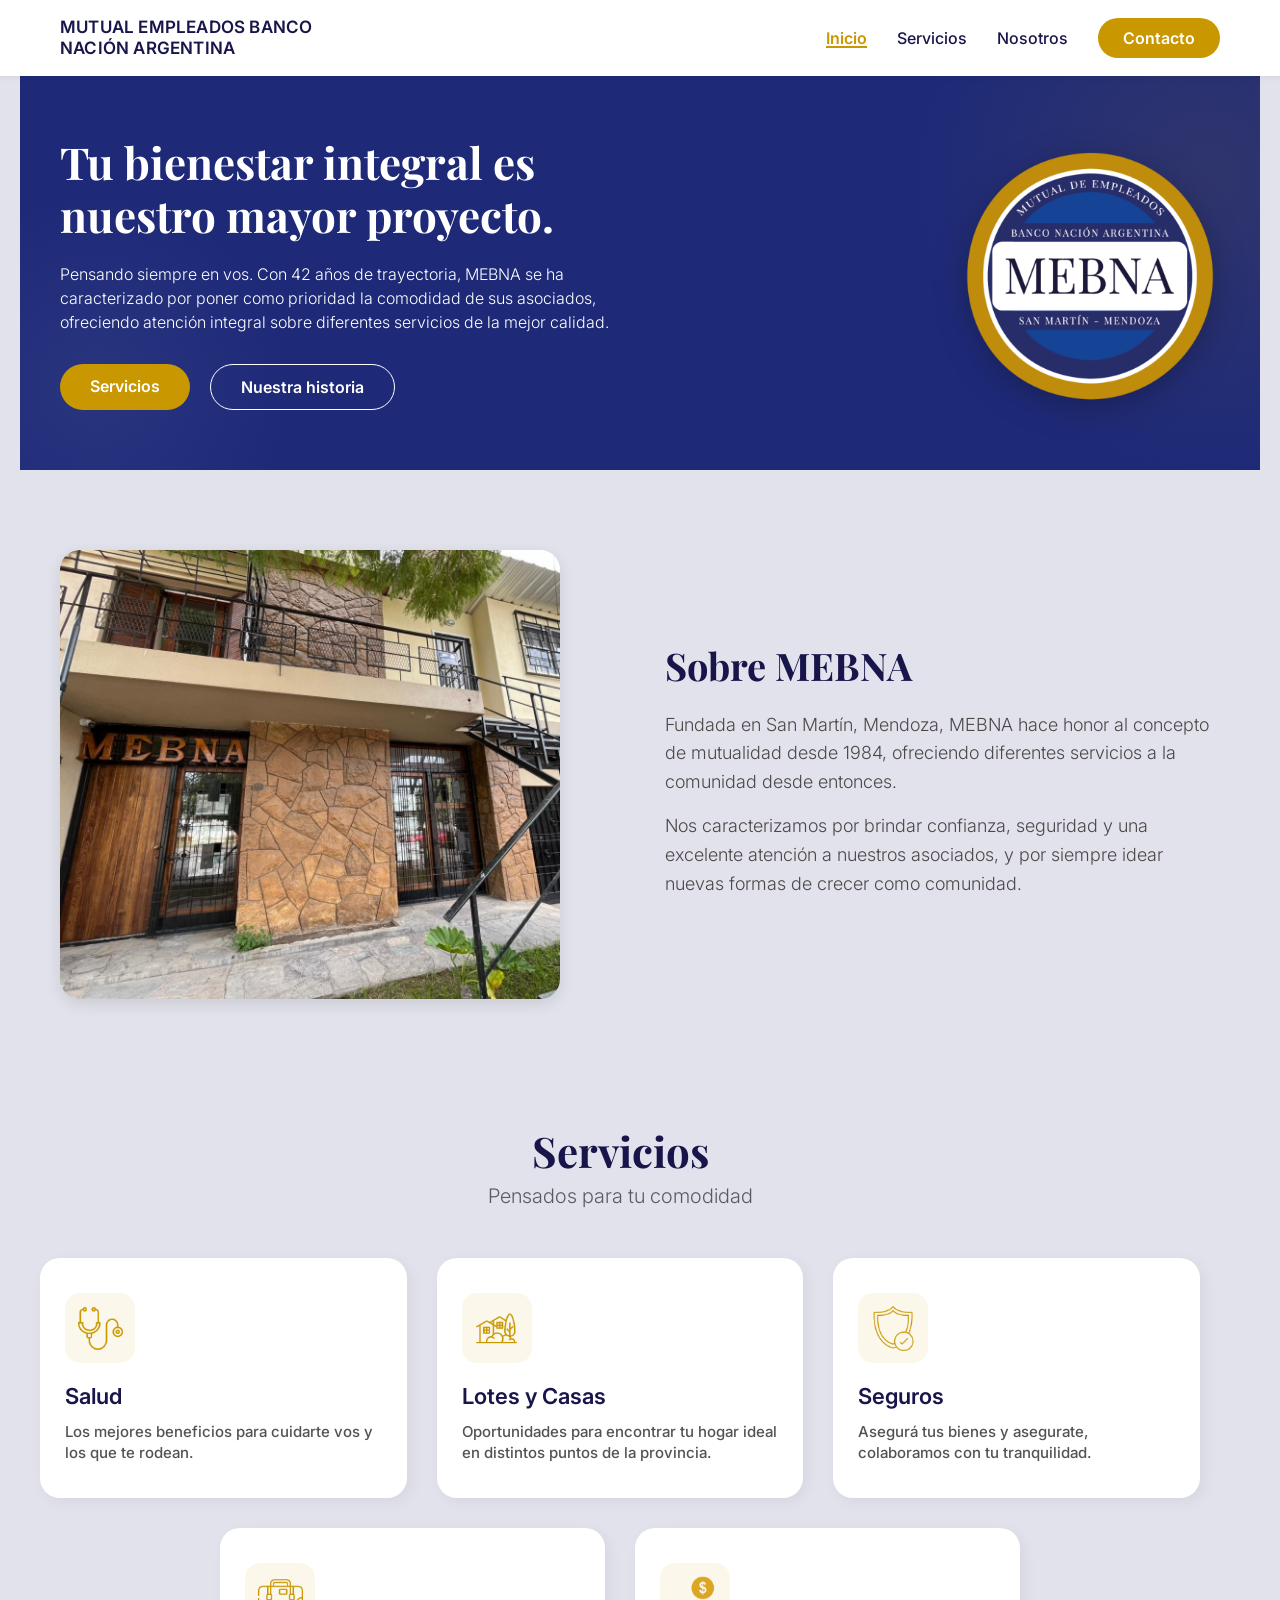
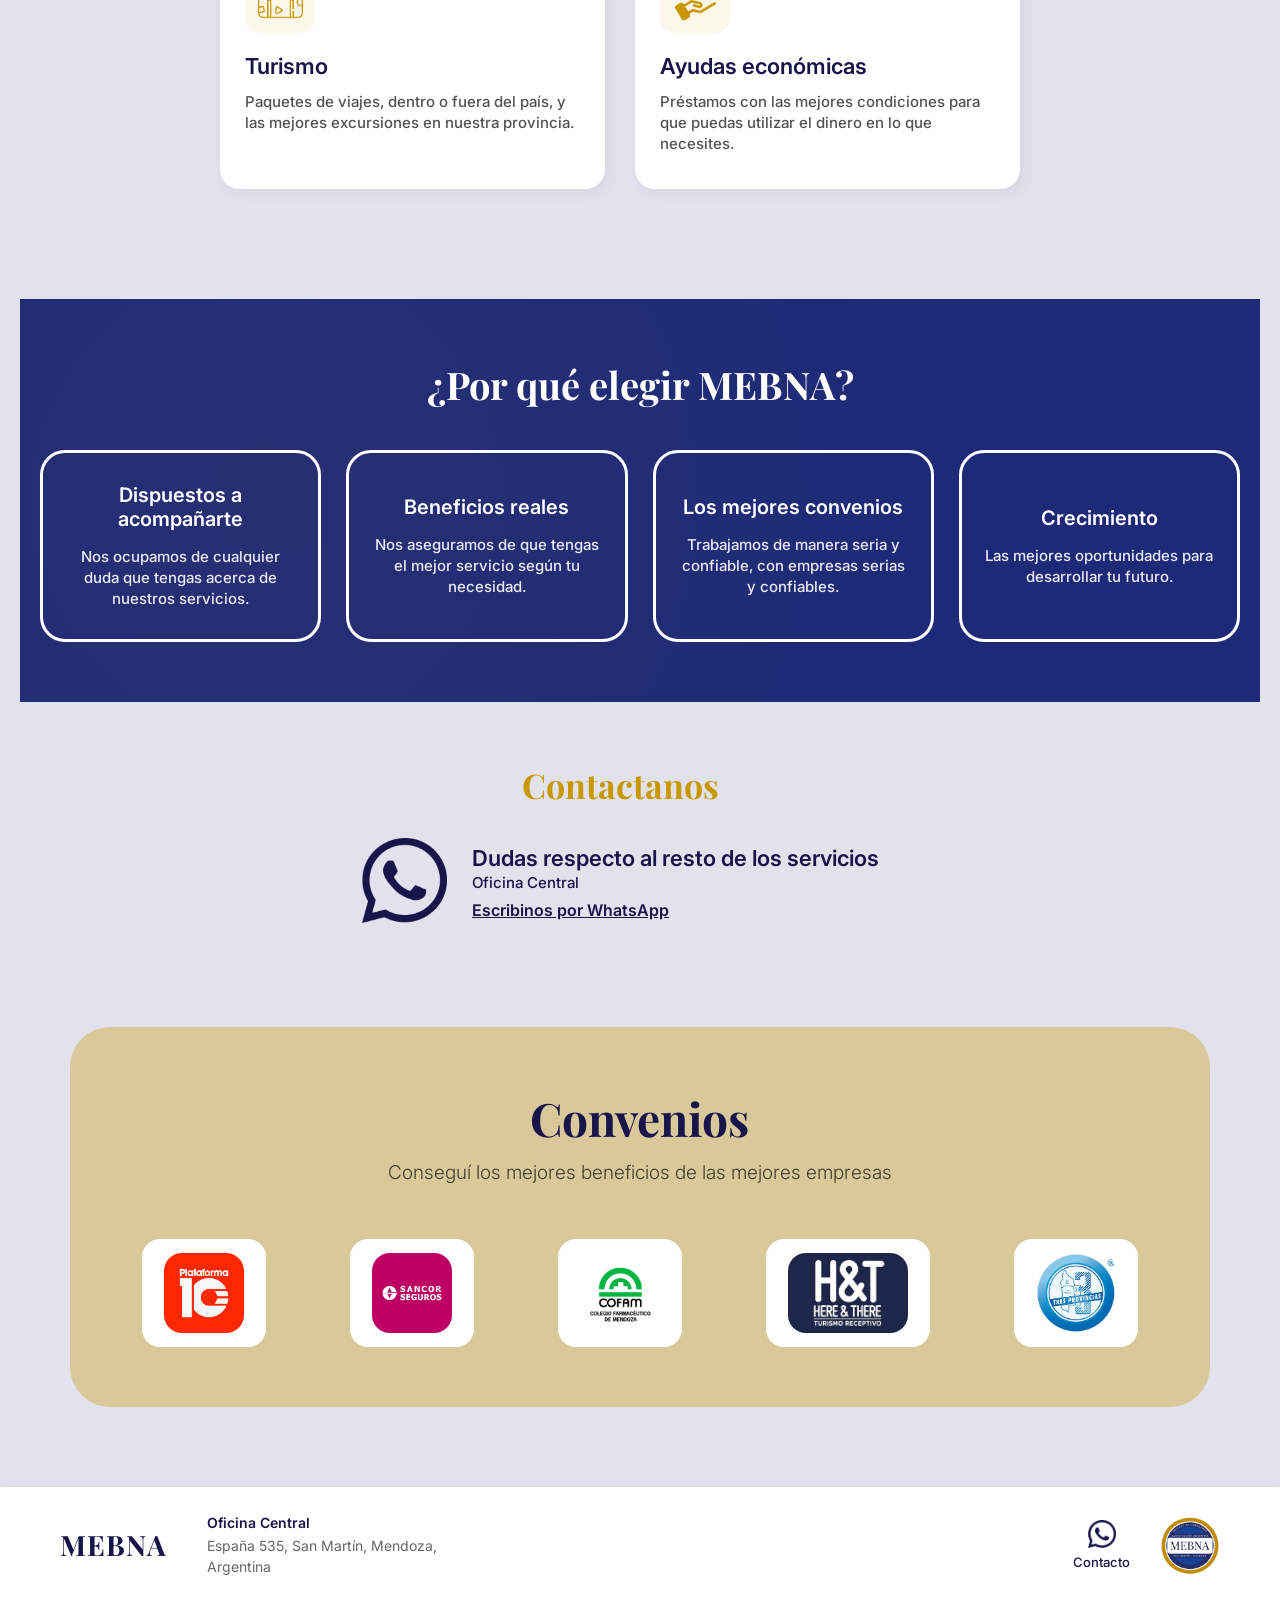
==== commit 66ca2510: "Update index.html" ====
--- a/index.html
+++ b/index.html
@@ -14,8 +14,8 @@
     <meta property="og:site_name" content="MEBNA">
     <meta property="og:title" content="MEBNA | Mutual Empleados Banco Nación Argentina">
     <meta property="og:description" content="Seguros, salud, lotes y casas, turismo y ayudas económicas. Más de 40 años acompañando a nuestros asociados en Mendoza.">
-    <meta property="og:url" content="https://www.TU-DOMINIO.com.ar/">
-    <meta property="og:image" content="https://www.TU-DOMINIO.com.ar/imagenes/LogoMEBNA.png">
+    <meta property="og:url" content="https://www.mutualmebna.com.ar/">
+    <meta property="og:image" content="https://www.mutualmebna.com.ar/imagenes/LogoMEBNA.png">
     <meta name="twitter:card" content="summary">
 
     <link rel="icon" href="imagenes/LogoMEBNA.png" type="image/png">
--- a/ajustes.css
+++ b/ajustes.css
@@ -0,0 +1,76 @@
+/* ajustes.css — cargar DESPUÉS de index.css. Corrige desajustes visuales y accesibilidad.
+   Podés borrar la línea @import de Google Fonts de index.css (ahora se carga desde el HTML). */
+
+.skip-link{position:absolute;left:-999px;top:8px;background:#18154a;color:#fff;padding:10px 16px;border-radius:8px;z-index:2000}
+.skip-link:focus{left:8px}
+:focus-visible{outline:3px solid #c99700;outline-offset:3px;border-radius:4px}
+
+/* Header: el nombre largo ya no desborda */
+.site-header{height:auto;min-height:76px}
+.header-container{gap:24px}
+.logo{font-size:17px;font-weight:600;line-height:1.25;max-width:300px;letter-spacing:.2px;text-transform:uppercase}
+.logo:hover{transform:none}
+.nav-menu{flex-shrink:0}
+
+/* Navegación: el subrayado dorado solo en links principales (no en el submenú) */
+.nav-menu a:not(.btn-contact),.nav-menu .dropdown-menu a::after{padding-bottom:0}
+.nav-menu .dropdown-menu a{font-size:15px;color:#18154a;padding:13px 20px}
+.nav-menu .dropdown-menu a::after{display:none}
+.nav-menu .dropdown-menu a:hover,.nav-menu .dropdown-menu a:focus-visible{background:rgba(201,151,0,.14);color:#18154a}
+
+/* Submenú: sin "hueco" que lo cierre al mover el mouse */
+.dropdown{display:inline-flex;align-items:center;padding:26px 0}
+.dropdown-menu{top:calc(100% - 14px);margin-top:0!important}
+.dropdown:hover .dropdown-menu,.dropdown:focus-within .dropdown-menu{opacity:1;visibility:visible}
+
+/* Tarjetas: grilla inferior centrada y alturas parejas */
+.services-grid{align-items:stretch}
+.bottom-grid{margin-left:auto;margin-right:auto}
+.service-card{min-width:0}
+.card-link{display:flex;flex-direction:column;align-items:flex-start;width:100%}
+.service-card:hover h3,.card-link:hover h3{color:#c99700}
+.service-card p{color:rgba(0,0,0,.68)}
+
+/* Convenios: logos con tamaño y fondo uniformes */
+.brands-grid{gap:20px}
+.brand-item{background:#fff;border-radius:18px;padding:14px 22px;display:flex;align-items:center;justify-content:center}
+.brand-item img{height:80px;max-width:180px}
+
+/* Contacto y footer */
+.contact-box{text-align:left}
+.footer-brand{font-size:28px;font-family:'Playfair Display',serif;font-weight:700}
+.footer-address{font-style:normal}
+
+/* Tablet */
+@media (max-width:992px){
+  .header-container{flex-wrap:wrap;justify-content:center;padding:10px 20px}
+  .logo{max-width:none;text-align:center;font-size:15px}
+  .dropdown{padding:10px 0}
+  .hero-text{text-align:center;max-width:100%}
+  .brand-item img{height:64px}
+}
+
+/* Móvil: carrusel real (why-grid pasa a flex) y sin conflictos de ancho */
+@media (max-width:768px){
+  .nav-menu{gap:16px;flex-wrap:wrap;justify-content:center}
+  .why-grid{display:flex}
+  .services-grid,.why-grid{padding:0 4px 15px}
+  .service-card,.why-card{flex:0 0 260px;width:260px;min-width:0}
+  .bottom-grid{max-width:100%}
+  .hero-section{padding:40px 0}
+  .agreements-container{padding:40px 20px}
+}
+@media (max-width:480px){
+  .service-card{min-width:0;width:240px;flex-basis:240px}
+  .hero-buttons{flex-direction:column;align-items:stretch;text-align:center}
+  .contact-text h3{font-size:19px}
+  .brand-item{padding:10px 14px}
+  .brand-item img{height:48px}
+  .footer-brand{font-size:24px}
+}
+
+/* Accesibilidad: respeta a quienes reducen animaciones */
+@media (prefers-reduced-motion:reduce){
+  *,*::before,*::after{animation:none!important;transition:none!important;scroll-behavior:auto!important}
+  .service-card,.why-card{opacity:1!important;transform:none!important}
+}
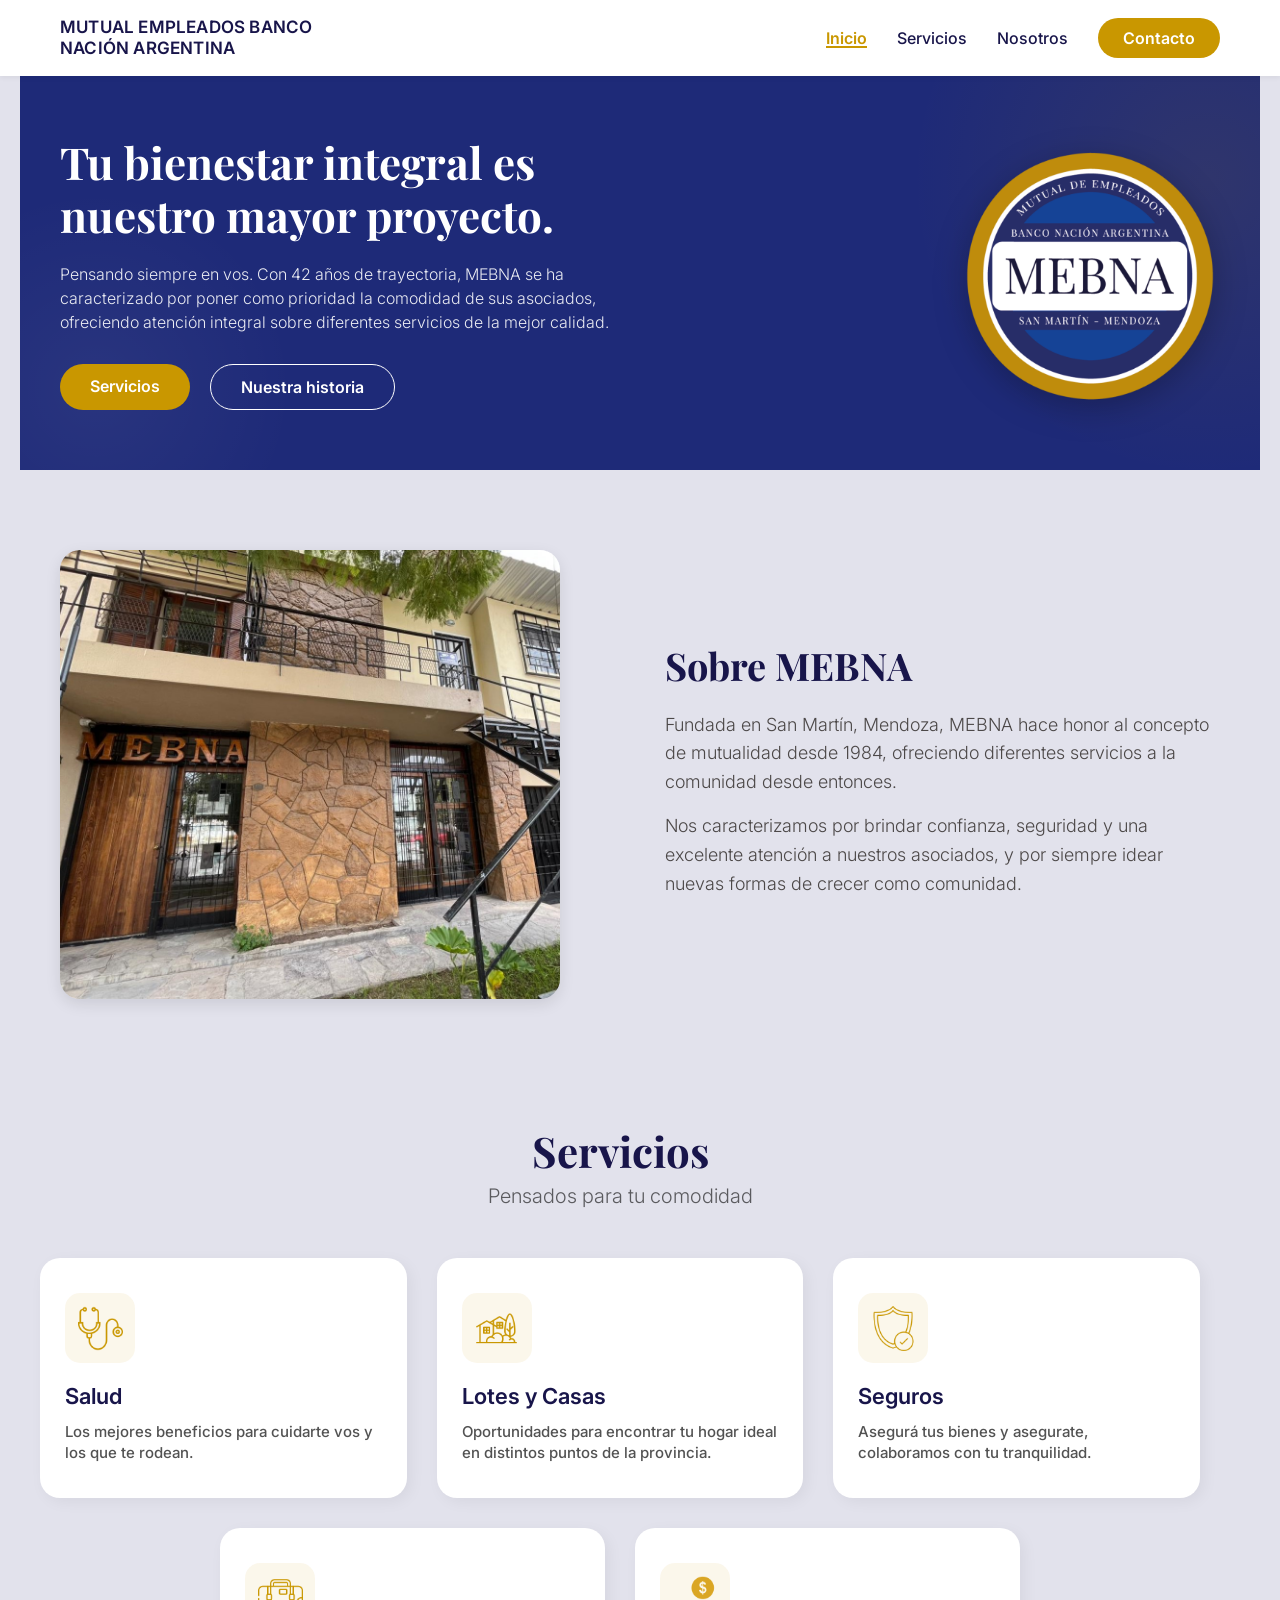
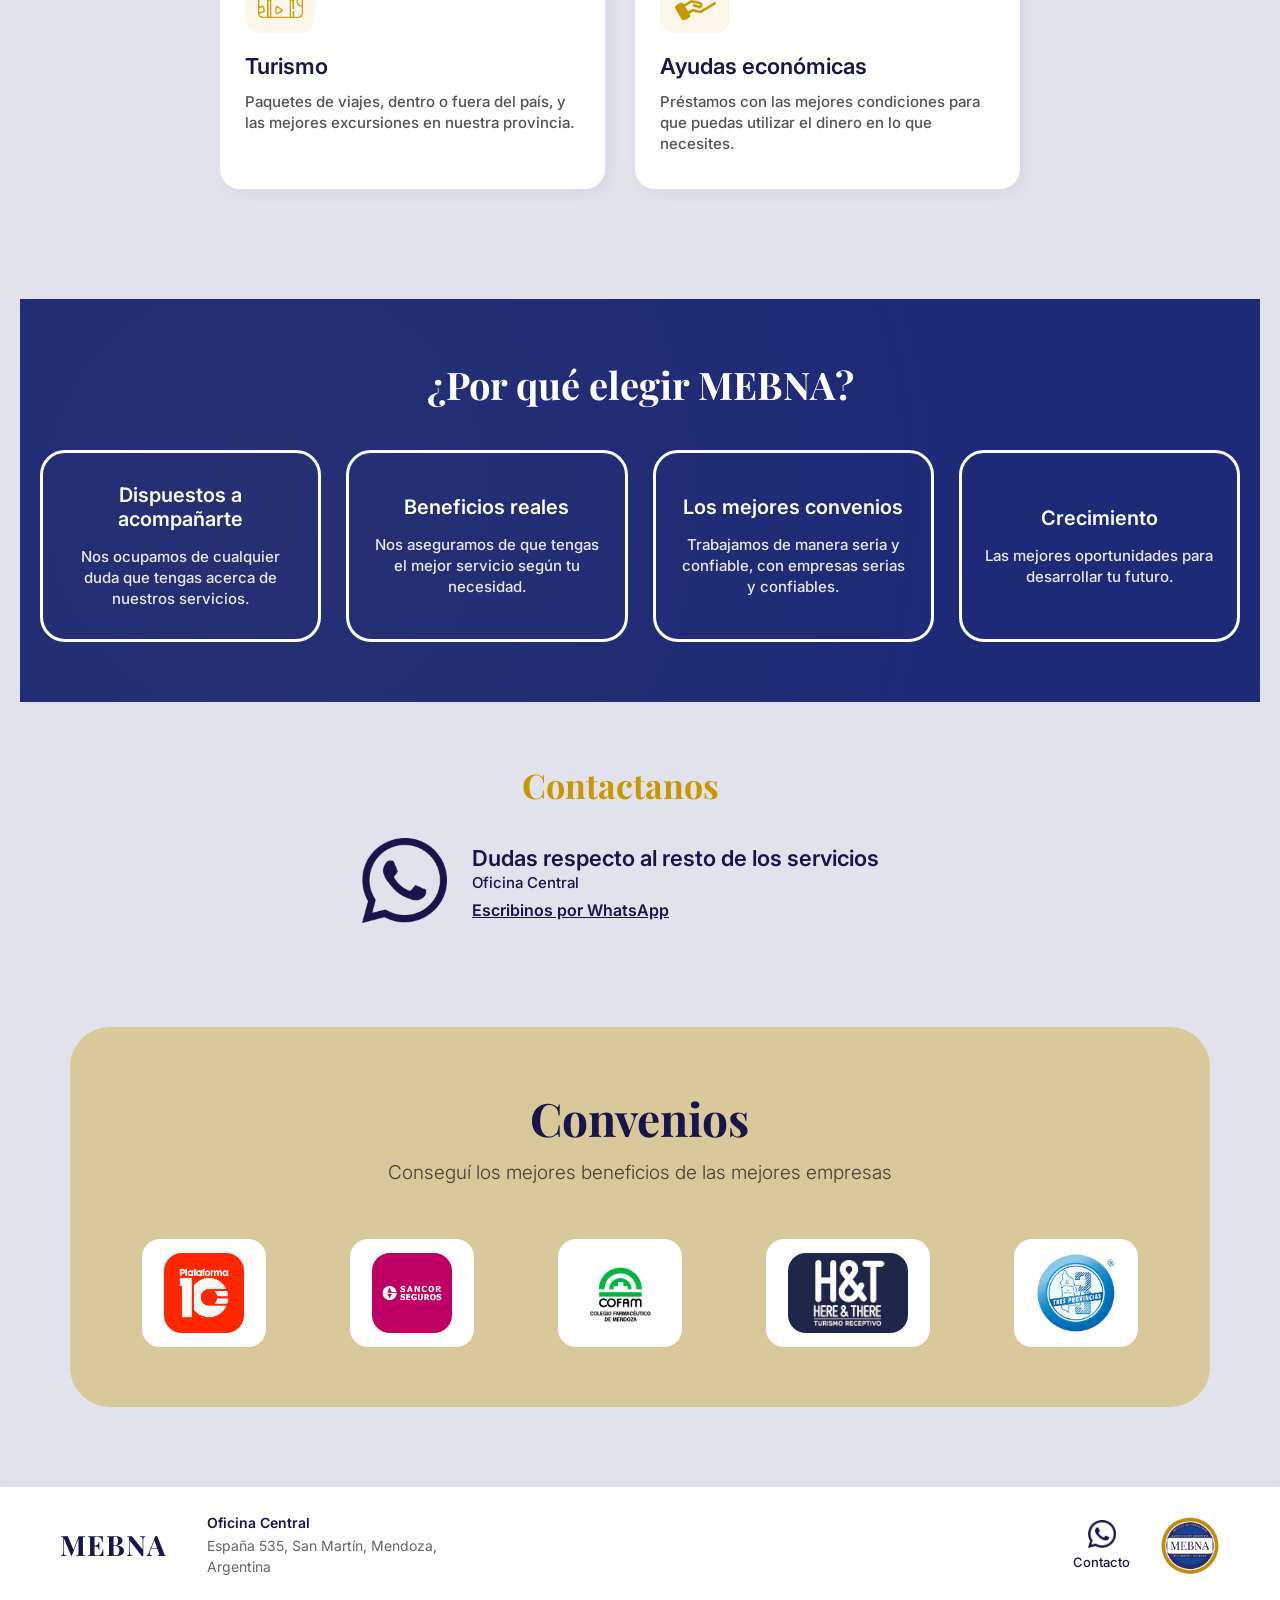
==== commit e92d7c3e: "Update index.html" ====
--- a/index.html
+++ b/index.html
@@ -7,7 +7,7 @@
     <meta name="description" content="MEBNA, mutual de San Martín, Mendoza, con 42 años de trayectoria. Seguros, salud, lotes y casas, turismo y ayudas económicas para asociados.">
     <meta name="robots" content="index, follow">
     <meta name="theme-color" content="#1e2a78">
-    <link rel="canonical" href="https://www.TU-DOMINIO.com.ar/">
+    <link rel="canonical" href="https://www.mutualmebna.com.ar/">
 
     <meta property="og:type" content="website">
     <meta property="og:locale" content="es_AR">
@@ -31,8 +31,8 @@
       "@type": "Organization",
       "name": "MEBNA - Mutual Empleados Banco Nación Argentina",
       "alternateName": "MEBNA",
-      "url": "https://www.TU-DOMINIO.com.ar/",
-      "logo": "https://www.TU-DOMINIO.com.ar/imagenes/LogoMEBNA.png",
+      "url": "https://www.mutualmebna.com.ar/",
+      "logo": "https://www.mutualmebna.com.ar/imagenes/LogoMEBNA.png",
       "foundingDate": "1984",
       "address": {
         "@type": "PostalAddress",
--- a/index.css
+++ b/index.css
@@ -238,7 +238,6 @@
     position: sticky;
     top: 0;
     z-index: 1000;
-    animation: slideInDown 0.8s ease forwards;
 }
 
 .header-container {
@@ -375,7 +374,7 @@
     height: 400px;
     background: radial-gradient(circle, rgba(255,255,255,0.05) 0%, transparent 70%);
     border-radius: 50%;
-    animation: float 10s ease-in-out infinite reverse;
+
 }
 
 .hero-container {
@@ -393,15 +392,12 @@
 .hero-text {
     flex: 1;
     max-width: 600px;
-    animation: fadeInLeft 1s ease forwards;
-}
-
+}
 .hero-text h1 {
     font-size: 44px;
     font-weight: 700;
     line-height: 1.2;
     margin-bottom: 20px;
-    animation: fadeInUp 0.8s ease 0.2s both;
 }
 
 .hero-text p {
@@ -410,13 +406,11 @@
     line-height: 1.5;
     margin-bottom: 30px;
     opacity: 0.9;
-    animation: fadeInUp 0.8s ease 0.4s both;
 }
 
 .hero-buttons {
     display: flex;
     gap: 20px;
-    animation: fadeInUp 0.8s ease 0.6s both;
 }
 
 .btn-yellow {
@@ -470,7 +464,6 @@
     display: flex;
     justify-content: flex-end;
     align-items: center;
-    animation: fadeInRight 1s ease forwards;
 }
 
 .hero-badge-img {
@@ -479,7 +472,6 @@
     height: auto;
     object-fit: contain;
     filter: drop-shadow(0px 8px 16px rgba(0, 0, 0, 0.25));
-    animation: float 6s ease-in-out infinite;
 }
 
 /* ============================================================
@@ -601,15 +593,8 @@
     align-items: flex-start;
     transition: all 0.4s cubic-bezier(0.4, 0, 0.2, 1);
     cursor: default;
-    opacity: 0;
-    transform: translateY(40px);
-    animation: fadeInUp 0.8s ease forwards;
-}
-
-.service-card:nth-child(1) { animation-delay: 0.1s; }
-.service-card:nth-child(2) { animation-delay: 0.2s; }
-.service-card:nth-child(3) { animation-delay: 0.3s; }
-.service-card:nth-child(4) { animation-delay: 0.4s; }
+}
+
 
 .service-card:hover {
     transform: translateY(-10px) scale(1.02);
@@ -716,16 +701,7 @@
     flex-direction: column;
     justify-content: center;
     transition: all 0.4s cubic-bezier(0.4, 0, 0.2, 1);
-    opacity: 0;
-    transform: translateY(40px);
-    animation: fadeInUp 0.8s ease forwards;
-}
-
-.why-card:nth-child(1) { animation-delay: 0.1s; }
-.why-card:nth-child(2) { animation-delay: 0.2s; }
-.why-card:nth-child(3) { animation-delay: 0.3s; }
-.why-card:nth-child(4) { animation-delay: 0.4s; }
-
+}
 .why-card:hover {
     transform: translateY(-8px) scale(1.02);
     border-color: #c99700;
@@ -1128,3 +1104,9 @@
         font-size: 26px;
     }
 }
+@media (prefers-reduced-motion: reduce) {
+    *, *::before, *::after {
+        animation: none !important;
+        transition: none !important;
+    }
+}
